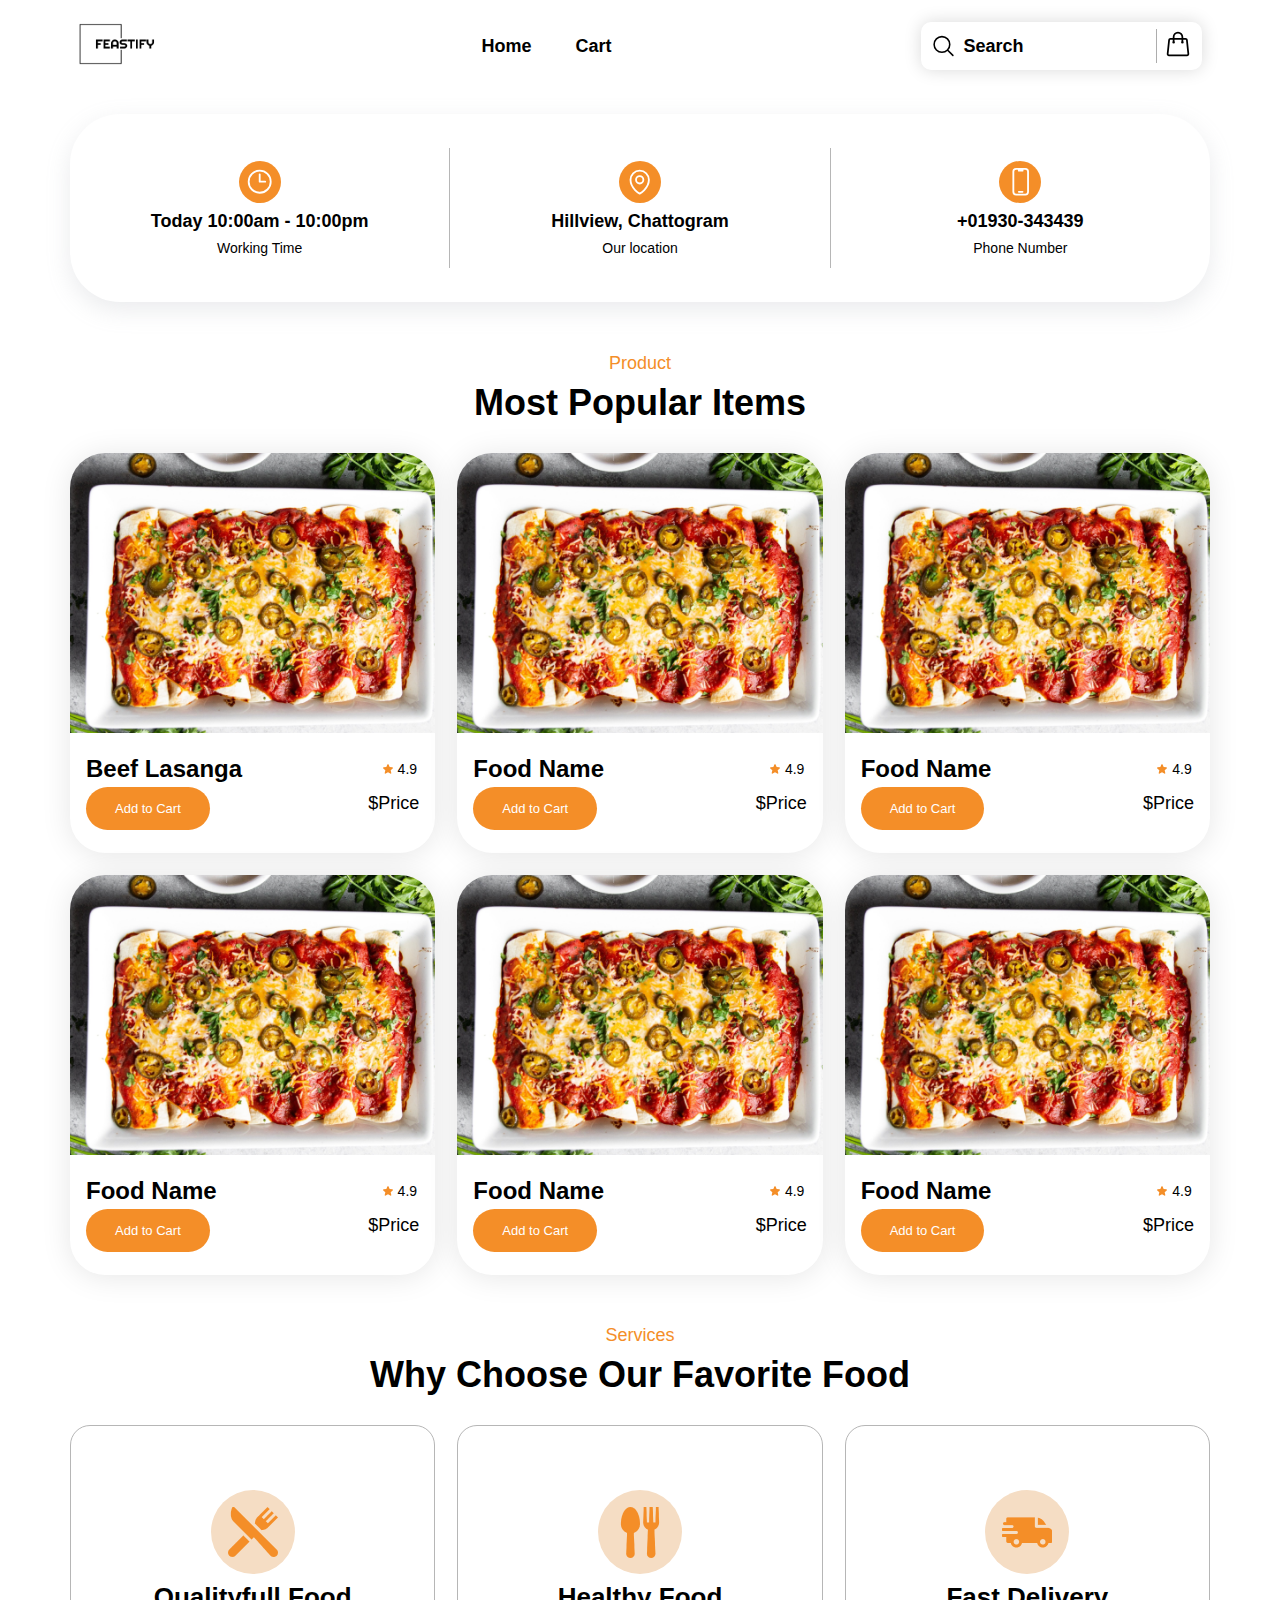
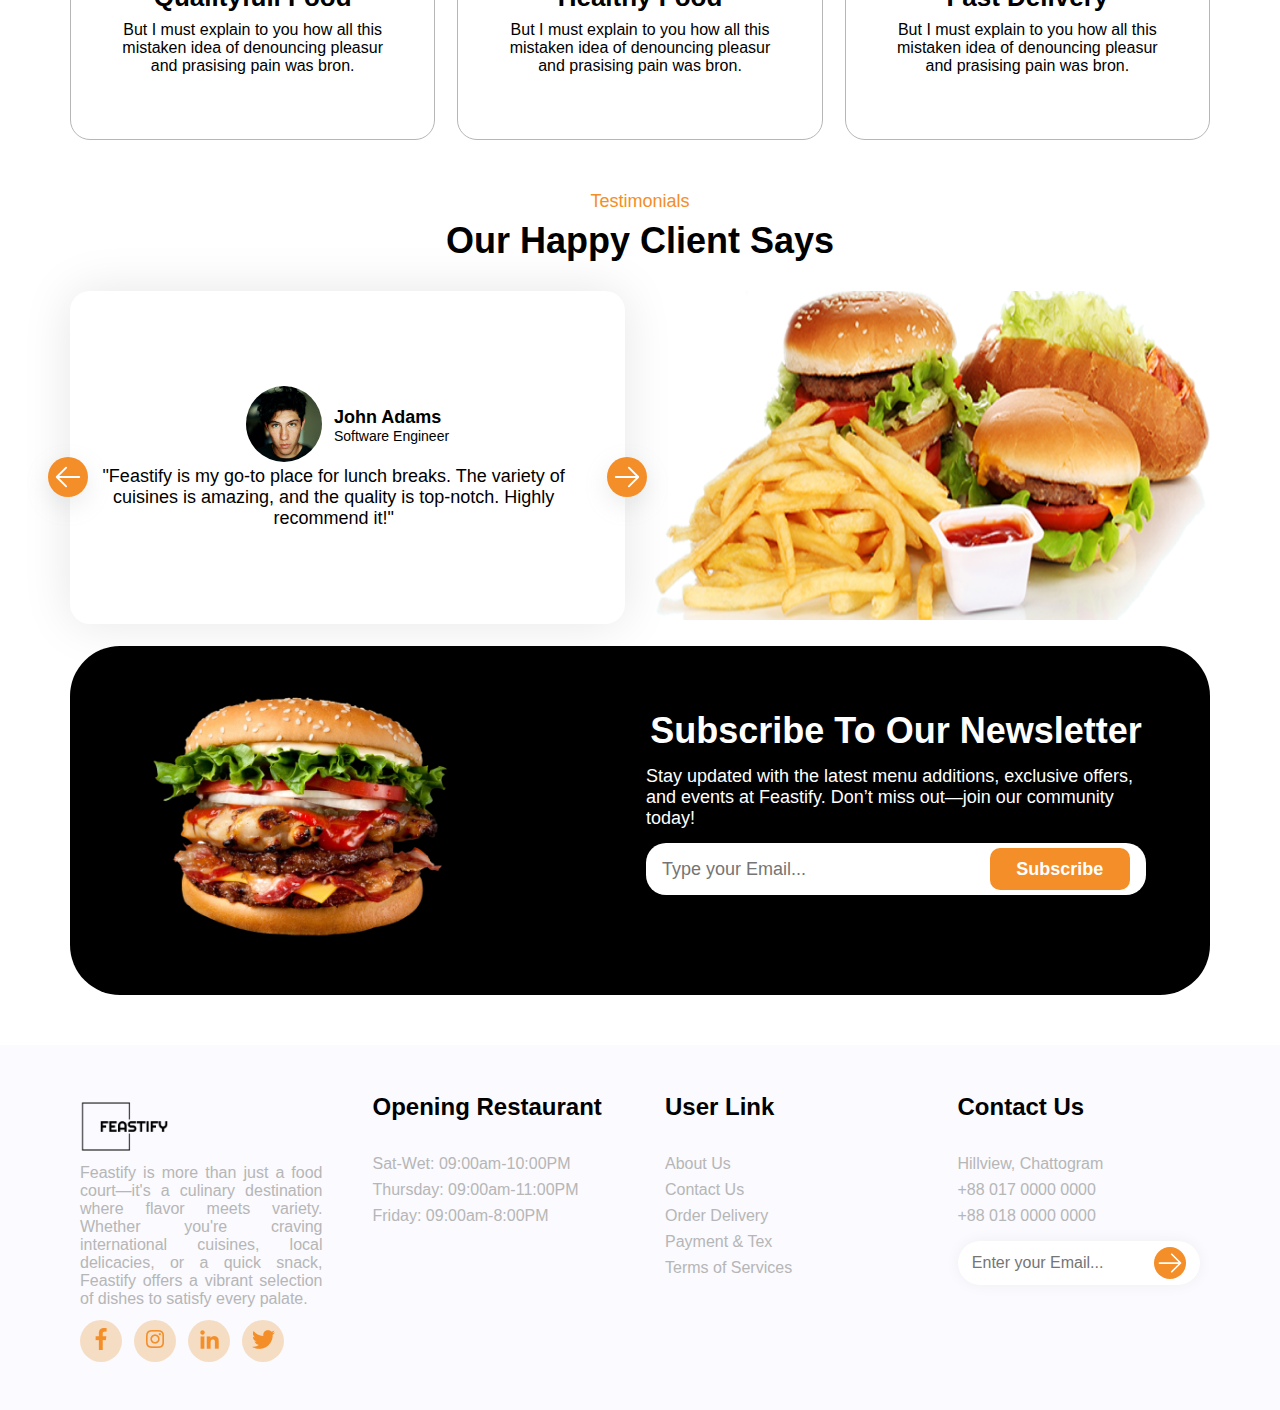
==== index.html @ e5563d08 "product file added" ====
<!DOCTYPE html>
<html lang="en">
  <head>
    <meta charset="UTF-8" />
    <meta name="viewport" content="width=device-width, initial-scale=1.0" />
    <meta http-equiv="X-UA-Compatible" content="ie=edge" />
    <title>Feastify - Order & Eat</title>
    <link rel="stylesheet" href="rootStyles.css" />
    <link rel="stylesheet" href="hero.css" />
    <link rel="stylesheet" href="information.css" />
    <link rel="stylesheet" href="products.css">
    <link rel="stylesheet" href="service.css" />
    <link rel="stylesheet" href="testimonials.css" />
    <link rel="stylesheet" href="subscription.css" />
    <link rel="stylesheet" href="footer.css" />
    <link rel="stylesheet" href="responsive.css" />
    <link
      rel="shortcut icon"
      href="./assets/favicons/favicon-black.png"
      type="image/x-icon"
    />
  </head>
  <body>
    <header>
      <nav class="navbar container">
        <div class="logo">
          <a href="">
            <img src="./assets/images/logo-icon.png" alt="" />
          </a>
        </div>
        <ul>
          <li><a href="#">Home</a></li>
          <li><a href="./foodCart.html">Cart</a></li>
        </ul>
        <div class="search-box">
          <svg
            xmlns="http://www.w3.org/2000/svg"
            fill="none"
            viewBox="0 0 24 24"
            stroke-width="1.5"
            stroke="currentColor"
            class="search-icon"
          >
            <path
              stroke-linecap="round"
              stroke-linejoin="round"
              d="m21 21-5.197-5.197m0 0A7.5 7.5 0 1 0 5.196 5.196a7.5 7.5 0 0 0 10.607 10.607Z"
            />
          </svg>

          <input
            type="text"
            name="search-item"
            class="search-input"
            placeholder="Search"
          />
          <a href="" class="cart-link">
            <svg
              xmlns="http://www.w3.org/2000/svg"
              fill="none"
              viewBox="0 0 24 24"
              stroke-width="1.5"
              stroke="currentColor"
              class="size-6 cart-icon"
            >
              <path
                stroke-linecap="round"
                stroke-linejoin="round"
                d="M15.75 10.5V6a3.75 3.75 0 1 0-7.5 0v4.5m11.356-1.993 1.263 12c.07.665-.45 1.243-1.119 1.243H4.25a1.125 1.125 0 0 1-1.12-1.243l1.264-12A1.125 1.125 0 0 1 5.513 7.5h12.974c.576 0 1.059.435 1.119 1.007ZM8.625 10.5a.375.375 0 1 1-.75 0 .375.375 0 0 1 .75 0Zm7.5 0a.375.375 0 1 1-.75 0 .375.375 0 0 1 .75 0Z"
              />
            </svg>
          </a>
        </div>
      </nav>
      <section class="hero"></section>
    </header>
    <main>
      <section class="information container">
        <div class="info">
          <div class="info-icon">
            <svg
              xmlns="http://www.w3.org/2000/svg"
              fill="none"
              viewBox="0 0 24 24"
              stroke-width="1.5"
              stroke="currentColor"
              class="size-6"
            >
              <path
                stroke-linecap="round"
                stroke-linejoin="round"
                d="M12 6v6h4.5m4.5 0a9 9 0 1 1-18 0 9 9 0 0 1 18 0Z"
              />
            </svg>
          </div>
          <h5>Today 10:00am - 10:00pm</h5>
          <p>Working Time</p>
        </div>
        <hr />
        <div class="info">
          <div class="info-icon">
            <svg
              xmlns="http://www.w3.org/2000/svg"
              fill="none"
              viewBox="0 0 24 24"
              stroke-width="1.5"
              stroke="currentColor"
              class="size-6"
            >
              <path
                stroke-linecap="round"
                stroke-linejoin="round"
                d="M15 10.5a3 3 0 1 1-6 0 3 3 0 0 1 6 0Z"
              />
              <path
                stroke-linecap="round"
                stroke-linejoin="round"
                d="M19.5 10.5c0 7.142-7.5 11.25-7.5 11.25S4.5 17.642 4.5 10.5a7.5 7.5 0 1 1 15 0Z"
              />
            </svg>
          </div>
          <h5>Hillview, Chattogram</h5>
          <p>Our location</p>
        </div>
        <hr />
        <div class="info">
          <div class="info-icon">
            <svg
              xmlns="http://www.w3.org/2000/svg"
              fill="none"
              viewBox="0 0 24 24"
              stroke-width="1.5"
              stroke="currentColor"
              class="size-6"
            >
              <path
                stroke-linecap="round"
                stroke-linejoin="round"
                d="M10.5 1.5H8.25A2.25 2.25 0 0 0 6 3.75v16.5a2.25 2.25 0 0 0 2.25 2.25h7.5A2.25 2.25 0 0 0 18 20.25V3.75a2.25 2.25 0 0 0-2.25-2.25H13.5m-3 0V3h3V1.5m-3 0h3m-3 18.75h3"
              />
            </svg>
          </div>
          <h5>+01930-343439</h5>
          <p>Phone Number</p>
        </div>
      </section>

      <section class="products container">
        <div class="title-box">
          <p>Product</p>
          <h3>Most Popular Items</h3>
        </div>
        <div class="product-box">
          <div class="food-card">
            <div class="foodImg-box">
              <img src="./assets/images/beef-lasanga.png" alt="">
            </div>
            <div class="food-description">
              <div class="food-name">
                <h4 id="food-id">Beef Lasanga</h4>
                <div class="food-review">
                  <svg xmlns="http://www.w3.org/2000/svg" viewBox="0 0 24 24" fill="currentColor" class="size-6">
                    <path fill-rule="evenodd" d="M10.788 3.21c.448-1.077 1.976-1.077 2.424 0l2.082 5.006 5.404.434c1.164.093 1.636 1.545.749 2.305l-4.117 3.527 1.257 5.273c.271 1.136-.964 2.033-1.96 1.425L12 18.354 7.373 21.18c-.996.608-2.231-.29-1.96-1.425l1.257-5.273-4.117-3.527c-.887-.76-.415-2.212.749-2.305l5.404-.434 2.082-5.005Z" clip-rule="evenodd" />
                  </svg>
                  <p>4.9</p>                  
                </div>
              </div>
              <div class="food-cart">
                <button id="addto-cart">Add to Cart</button>
                <p>$Price</p>
              </div>
            </div>
          </div>
          <div class="food-card">
            <div class="foodImg-box">
              <img src="./assets/images/beef-lasanga.png" alt="">
            </div>
            <div class="food-description">
              <div class="food-name">
                <h4 id="food-id">Food Name</h4>
                <div class="food-review">
                  <svg xmlns="http://www.w3.org/2000/svg" viewBox="0 0 24 24" fill="currentColor" class="size-6">
                    <path fill-rule="evenodd" d="M10.788 3.21c.448-1.077 1.976-1.077 2.424 0l2.082 5.006 5.404.434c1.164.093 1.636 1.545.749 2.305l-4.117 3.527 1.257 5.273c.271 1.136-.964 2.033-1.96 1.425L12 18.354 7.373 21.18c-.996.608-2.231-.29-1.96-1.425l1.257-5.273-4.117-3.527c-.887-.76-.415-2.212.749-2.305l5.404-.434 2.082-5.005Z" clip-rule="evenodd" />
                  </svg>
                  <p>4.9</p>                  
                </div>
              </div>
              <div class="food-cart">
                <button id="addto-cart">Add to Cart</button>
                <p>$Price</p>
              </div>
            </div>
          </div>
          <div class="food-card">
            <div class="foodImg-box">
              <img src="./assets/images/beef-lasanga.png" alt="">
            </div>
            <div class="food-description">
              <div class="food-name">
                <h4 id="food-id">Food Name</h4>
                <div class="food-review">
                  <svg xmlns="http://www.w3.org/2000/svg" viewBox="0 0 24 24" fill="currentColor" class="size-6">
                    <path fill-rule="evenodd" d="M10.788 3.21c.448-1.077 1.976-1.077 2.424 0l2.082 5.006 5.404.434c1.164.093 1.636 1.545.749 2.305l-4.117 3.527 1.257 5.273c.271 1.136-.964 2.033-1.96 1.425L12 18.354 7.373 21.18c-.996.608-2.231-.29-1.96-1.425l1.257-5.273-4.117-3.527c-.887-.76-.415-2.212.749-2.305l5.404-.434 2.082-5.005Z" clip-rule="evenodd" />
                  </svg>
                  <p>4.9</p>                  
                </div>
              </div>
              <div class="food-cart">
                <button id="addto-cart">Add to Cart</button>
                <p>$Price</p>
              </div>
            </div>
          </div>
          <div class="food-card">
            <div class="foodImg-box">
              <img src="./assets/images/beef-lasanga.png" alt="">
            </div>
            <div class="food-description">
              <div class="food-name">
                <h4 id="food-id">Food Name</h4>
                <div class="food-review">
                  <svg xmlns="http://www.w3.org/2000/svg" viewBox="0 0 24 24" fill="currentColor" class="size-6">
                    <path fill-rule="evenodd" d="M10.788 3.21c.448-1.077 1.976-1.077 2.424 0l2.082 5.006 5.404.434c1.164.093 1.636 1.545.749 2.305l-4.117 3.527 1.257 5.273c.271 1.136-.964 2.033-1.96 1.425L12 18.354 7.373 21.18c-.996.608-2.231-.29-1.96-1.425l1.257-5.273-4.117-3.527c-.887-.76-.415-2.212.749-2.305l5.404-.434 2.082-5.005Z" clip-rule="evenodd" />
                  </svg>
                  <p>4.9</p>                  
                </div>
              </div>
              <div class="food-cart">
                <button id="addto-cart">Add to Cart</button>
                <p>$Price</p>
              </div>
            </div>
          </div>
          <div class="food-card">
            <div class="foodImg-box">
              <img src="./assets/images/beef-lasanga.png" alt="">
            </div>
            <div class="food-description">
              <div class="food-name">
                <h4 id="food-id">Food Name</h4>
                <div class="food-review">
                  <svg xmlns="http://www.w3.org/2000/svg" viewBox="0 0 24 24" fill="currentColor" class="size-6">
                    <path fill-rule="evenodd" d="M10.788 3.21c.448-1.077 1.976-1.077 2.424 0l2.082 5.006 5.404.434c1.164.093 1.636 1.545.749 2.305l-4.117 3.527 1.257 5.273c.271 1.136-.964 2.033-1.96 1.425L12 18.354 7.373 21.18c-.996.608-2.231-.29-1.96-1.425l1.257-5.273-4.117-3.527c-.887-.76-.415-2.212.749-2.305l5.404-.434 2.082-5.005Z" clip-rule="evenodd" />
                  </svg>
                  <p>4.9</p>                  
                </div>
              </div>
              <div class="food-cart">
                <button id="addto-cart">Add to Cart</button>
                <p>$Price</p>
              </div>
            </div>
          </div>
          <div class="food-card">
            <div class="foodImg-box">
              <img src="./assets/images/beef-lasanga.png" alt="">
            </div>
            <div class="food-description">
              <div class="food-name">
                <h4 id="food-id">Food Name</h4>
                <div class="food-review">
                  <svg xmlns="http://www.w3.org/2000/svg" viewBox="0 0 24 24" fill="currentColor" class="size-6">
                    <path fill-rule="evenodd" d="M10.788 3.21c.448-1.077 1.976-1.077 2.424 0l2.082 5.006 5.404.434c1.164.093 1.636 1.545.749 2.305l-4.117 3.527 1.257 5.273c.271 1.136-.964 2.033-1.96 1.425L12 18.354 7.373 21.18c-.996.608-2.231-.29-1.96-1.425l1.257-5.273-4.117-3.527c-.887-.76-.415-2.212.749-2.305l5.404-.434 2.082-5.005Z" clip-rule="evenodd" />
                  </svg>
                  <p>4.9</p>                  
                </div>
              </div>
              <div class="food-cart">
                <button id="addto-cart">Add to Cart</button>
                <p>$Price</p>
              </div>
            </div>
          </div>
        </div>
        <!-- <button id="seemore-btn">See More Products<svg xmlns="http://www.w3.org/2000/svg" fill="none" viewBox="0 0 24 24" stroke-width="1.5" stroke="currentColor" class="size-6">
          <path stroke-linecap="round" stroke-linejoin="round" d="m9 12.75 3 3m0 0 3-3m-3 3v-7.5M21 12a9 9 0 1 1-18 0 9 9 0 0 1 18 0Z" />
        </svg>
        </button>
        <button id="seeless-btn">See less Products<svg xmlns="http://www.w3.org/2000/svg" fill="none" viewBox="0 0 24 24" stroke-width="1.5" stroke="currentColor" class="size-6">
          <path stroke-linecap="round" stroke-linejoin="round" d="m15 11.25-3-3m0 0-3 3m3-3v7.5M21 12a9 9 0 1 1-18 0 9 9 0 0 1 18 0Z" />
        </svg>
        </button> -->
      </section>

      <section class="service container">
        <div class="title-box">
          <p>Services</p>
          <h3>Why Choose Our Favorite Food</h3>
        </div>
        <div class="service-box">
          <div class="service-card">
            <div class="service-icon">
              <img src="./assets/images/Food.png" alt="" />
            </div>
            <h4>Qualityfull Food</h4>
            <p>
              But I must explain to you how all this mistaken idea of denouncing
              pleasur and prasising pain was bron.
            </p>
          </div>
          <div class="service-card">
            <div class="service-icon">
              <img src="./assets/images/Mask group (1).png" alt="" />
            </div>
            <h4>Healthy Food</h4>
            <p>
              But I must explain to you how all this mistaken idea of denouncing
              pleasur and prasising pain was bron.
            </p>
          </div>
          <div class="service-card">
            <div class="service-icon">
              <img src="./assets/images/delivery.png" alt="" />
            </div>
            <h4>Fast Delivery</h4>
            <p>
              But I must explain to you how all this mistaken idea of denouncing
              pleasur and prasising pain was bron.
            </p>
          </div>
        </div>
      </section>

      <section class="testimonials container">
        <div class="title-box">
          <p>Testimonials</p>
          <h3>Our Happy Client Says</h3>
        </div>
        <div class="testimonials-box">
          <div class="left-testi">
            <div class="left-arrow">
              <svg
                xmlns="http://www.w3.org/2000/svg"
                fill="none"
                viewBox="0 0 24 24"
                stroke-width="1.5"
                stroke="currentColor"
                class="size-6"
              >
                <path
                  stroke-linecap="round"
                  stroke-linejoin="round"
                  d="M10.5 19.5 3 12m0 0 7.5-7.5M3 12h18"
                />
              </svg>
            </div>
            <ul class="carousel">
              <li class="card">
                <div class="profile">
                  <div class="profile-pic">
                    <img
                      src="./assets/images/erik-lucatero-d2MSDujJl2g-unsplash.jpg"
                      alt=""
                    />
                  </div>
                  <div class="profile-info">
                    <h5>John Adams</h5>
                    <p>Software Engineer</p>
                  </div>
                </div>
                <div class="profile-messg">
                  <p>
                    "Feastify is my go-to place for lunch breaks. The variety of
                    cuisines is amazing, and the quality is top-notch. Highly
                    recommend it!"
                  </p>
                </div>
              </li>
            </ul>
            <div class="right-arrow">
              <svg
                xmlns="http://www.w3.org/2000/svg"
                fill="none"
                viewBox="0 0 24 24"
                stroke-width="1.5"
                stroke="currentColor"
                class="size-6"
              >
                <path
                  stroke-linecap="round"
                  stroke-linejoin="round"
                  d="M13.5 4.5 21 12m0 0-7.5 7.5M21 12H3"
                />
              </svg>
            </div>
          </div>
          <div class="right-testi">
            <img src="./assets/images/foodsPic.png" alt="" />
          </div>
        </div>
      </section>

      <section class="subscription container">
        <div class="food-img">
          <img src="./assets/images/burger_sandwich_PNG4135 2.png" alt="" />
        </div>
        <div class="subscribe-box">
          <h3>Subscribe To Our Newsletter</h3>
          <p>
            Stay updated with the latest menu additions, exclusive offers, and
            events at Feastify. Don’t miss out—join our community today!
          </p>
          <div class="input-box">
            <input
              type="email"
              placeholder="Type your Email..."
              id="subscribe-email"
            />
            <button id="subscribe-btn">Subscribe</button>
          </div>
          <!-- <p class="subscribed">Your ${} subscribed successfully.</p> -->
        </div>
      </section>
    </main>
    <footer>
      <section class="footer">
        <div class="logo-box">
          <div class="logo-icon">
            <a href="#">
              <img src="./assets/images/logo-icon.png" alt="" />
            </a>
          </div>
          <p>
            Feastify is more than just a food court—it's a culinary destination
            where flavor meets variety. Whether you're craving international
            cuisines, local delicacies, or a quick snack, Feastify offers a
            vibrant selection of dishes to satisfy every palate.
          </p>
          <div class="social-icons">
            <div class="social-box"><a href="#"><img src="./assets/images/fb.png" alt="" /></a></div>
            <div class="social-box"><a href="#"><img src="./assets/images/ins.png" alt="" /></a></div>
            <div class="social-box"><a href="#"><img src="./assets/images/lin.png" alt="" /></a></div>
            <div class="social-box"><a href="#"><img src="./assets/images/twt.png" alt="" /></a></div>
          </div>
        </div>
        <div class="restaurant-times">
          <h4 class="footer-title">Opening Restaurant</h4>
          <p>Sat-Wet: 09:00am-10:00PM</p>
          <p>Thursday: 09:00am-11:00PM</p>
          <p>Friday: 09:00am-8:00PM</p>
        </div>
        <div class="user-link">
          <h4 class="footer-title">User Link</h4>
          <a href="#">About Us</a>
          <a href="#">Contact Us</a><a href="">Order Delivery</a>
          <a href="#">Payment & Tex</a><a href="#">Terms of Services</a>
        </div>
        <div class="contact-us">
          <h4 class="footer-title">Contact Us</h4>
          <p>Hillview, Chattogram</p>
          <p>+88 017 0000 0000</p>
          <p>+88 018 0000 0000</p>
          <div class="contact-email">
            <input type="email" placeholder="Enter your Email..." />
            <button>
              <svg
                xmlns="http://www.w3.org/2000/svg"
                fill="none"
                viewBox="0 0 24 24"
                stroke-width="1.5"
                stroke="currentColor"
                class="size-6"
              >
                <path
                  stroke-linecap="round"
                  stroke-linejoin="round"
                  d="M13.5 4.5 21 12m0 0-7.5 7.5M21 12H3"
                />
              </svg>
            </button>
          </div>
        </div>
      </section>
    </footer>
    <script src="script.js" defer></script>
  </body>
</html>
---- rootStyles.css ----
*,
*::before,
*::after {
  padding: 0;
  margin: 0;
  box-sizing: border-box;
  outline: none;
  font-family: "Montserrat", sans-serif;
}
html,
body {
  height: 100%;
  width: 100%;
}
/* all google fonts links */
@import url('https://fonts.googleapis.com/css2?family=Montserrat:wght@100..900&display=swap');

:root{
  --background-color01:#F48E28; 
  --background-color02: #000;
  --background-color03: #fff;
  --background-color04: #F5DDC4;
  --background-color05: #B6B6B6;
  --background-color06: #F5DDC4;
  --background-color07: #FAFAFF;
}
/* classes that will be used for all types of screen */
.container {
  height: 100%;
  margin: 0px auto;
}
.montserrat-all {
  font-family: "Montserrat", sans-serif;
  font-optical-sizing: auto;
  font-weight: 400;
  font-style: normal;
}
.title-box{
  width: 100%;
  height: fit-content;
  display: flex;
  flex-direction: column;
  justify-content: center;
  align-items: center;
  padding: 1.8rem 0px;
}
.title-box p{
  font-size: 18px;
  font-weight: 500;
  color: var(--background-color01);
  margin-bottom: 8px;
}
.title-box h3{
  font-size: 36px;
  font-weight: 700;
  text-align: center;
}
---- hero.css ----
/* navbar stats here */
.navbar {
  width: 100%;
  height: max-content;
  display: flex;
  justify-content: space-between;
  align-items: center;
  padding: 16px 8px;
}
.logo img {
  width: 94px;
  height: 56px;
}
.navbar ul {
  display: flex;
}
.navbar ul li {
  list-style: none;
}
.navbar ul li a {
  text-decoration: none;
  display: inline-block;
  padding: 0px 22px;
  font-size: 18px;
  font-weight: 600;
  color: var(--background-color02);
}
.search-box {
  width: 25%;
  height: 48px;
  background-color: var(--background-color03);
  box-shadow: 0px 0px 17px 0px #00000026;
  border-radius: 10px;
  display: flex;
  align-items: center;
  justify-content: space-between;
  padding: 0px 10px;
}
.search-icon {
  width: 25px;
  height: 26px;
}
.search-input {
  width: 74%;
  height: 70%;
  border: none;
  font-size: 18px;
  font-weight: 500;
  border-right: 1px solid #adadad;
}
.search-input::placeholder{
    color: var(--background-color02);
  font-weight: 600;

}
.cart-link{
    color: var(--background-color02);
}
.cart-icon {
  width: 28px;
}
/* navbar ends here */

/* hero section starts here */
/* hero section ends here */
---- information.css ----
/* information section start here */
.information{
    margin: 22px auto;
    display: flex;
    justify-content: space-between;
    align-items: center;
    width: 100%;
    height: 188px;
    border-radius: 50px;
    box-shadow: rgba(149, 157, 165, 0.2) 0px 8px 24px;
}
.information hr{
    height: 120px;
    width: 1px;
    border: none;
    background-color: var(--background-color05);
}
.info{
    width: calc(100% / 3);
    height: 100%;
    display: flex;
    flex-direction: column;
    justify-content: center;
    align-items: center;
}
.info h5{
    font-size: 18px;
    font-weight: 600;
    margin: 8px 0px;
}
.info p{
    font-size: 14px;
    font-weight: 400;
}
.info-icon{
    width: 42px;
    height: 42px;
    display: flex;
    justify-content: center;
    align-items: center;
    border-radius: 50%;
    background-color: var(--background-color01);
}
.info-icon svg{
    color: var(--background-color03);
    width: 70%;
}
/* information section ends here */
---- products.css ----
.products{
    width: 100%;
    height: fit-content;
    margin: 22px auto;
}
.product-box{
    display: grid;
    grid-template-columns: repeat(3,1fr);
    gap: 22px;
    width: 100%;
    height: fit-content;
}
.food-card{
    width: calc(100% / 3) - 22px;
    height: 400px;
    border-radius: 35px;
    background-color: var(--background-color03);
    box-shadow: 0px 2px 30px 0px #0000001A;
    overflow: hidden;
}
.foodImg-box{
    height: 70%;
    width: 100%;
    overflow: hidden;
}
.foodImg-box img{
    height: 100%;
    width: 100%;
    object-fit: cover;
    transform: scale(1.05);
    transition: transform 0.5s linear;
}
.foodImg-box img:hover{
    transform: scale(1);
}
.food-description{
    display: flex;
    flex-direction: column;
    align-items: center;
    justify-content: center;
    padding: 0.5rem 1rem;
    width: 100%;
    height: 30%;
}
.food-name,.food-cart{
    display: flex;
    align-items: center;
    justify-content: space-between;
    width: 100%;
}
.food-name{
    margin-bottom: 4px;
}
.food-name h4{
    font-size: 24px;
    font-weight: 700;
}
.food-review{
    display: flex;
    justify-content: center;
    align-items: center;
    width: 12%;
}
.food-review svg{
    width: 12px;
    margin-right: 4px;
    color: var(--background-color01);
}
.food-review p{
    font-size: 14px;
    font-weight: 400;
}
.food-cart p{
    font-size: 18px;
    font-weight: 500;
    margin-bottom: 10px;
}
#addto-cart{
    padding: 14px 29px;
    border-radius: 35px;
    border: none;
    font-size: 13px;
    font-weight: 400;
    background-color: var(--background-color01);
    color: var(--background-color03);
    cursor: pointer;
}
---- service.css ----
.service{
    display: flex;
    flex-direction: column;
    width: 100%;
    height: max-content;
    margin: 22px auto;
}
.service-box{
    display: grid;
    grid-template-columns: repeat(3, 1fr);
    gap: 22px;
}
.service-card{
    border: 1px solid var(--background-color05);
    padding: 4rem 3rem;
    border-radius: 20px;
    display: flex;
    flex-direction: column;
    justify-content: center;
    align-items: center;
    text-align: center;
    transition: 0.5s box-shadow;
}
.service-card h4{
    font-size: 26px;
    font-weight: 700;
    margin-bottom: 8px;
}
.service-card p{
    font-size: 16px;
    font-weight: 500;
}
.service-icon{
    width: 84px;
    height: 84px;
    background-color: var(--background-color06);
    display: flex;
    justify-content: center;
    align-items: center;
    border-radius: 50%;
    margin-bottom: 8px;
}
.service-card:hover{
    border: none;
    box-shadow: rgba(0, 0, 0, 0.35) 0px 5px 15px;
}
---- testimonials.css ----
.testimonials{
    width: 100%;
    height: fit-content;
    display: flex;
    flex-direction: column;
    margin: 22px auto;
}
.testimonials-box{
    display: grid;
    grid-template-columns: repeat(2,1fr);
    gap: 30px;
}
.carousel{
    display: grid;
    grid-auto-flow: column;
    grid-auto-columns: 100%;
    /* gap: 12px; */
    height: 100%;
    overflow: hidden;
    box-shadow: 0px 0px 50px 0px #0000001A;
    border-radius: 20px;
}
.card{
    list-style: none;
    width: 100%;
    display: flex;
    flex-direction: column;
    justify-content: center;
    align-items: center;
}
.profile{
    display: flex;
    justify-content: center;
    align-items: center;
}
.profile-pic img{
    height: 76px;
    width: 76px;
    object-fit: cover;
    border-radius: 50%;
}
.profile-info{
    margin-left: 12px;
}
.profile-info h5{
    font-size: 18px;
    font-weight: 600;
}
.profile-info p{
    font-size: 14px;
    font-weight: 400;
}
.profile-messg p{
    font-size: 18px;
    font-weight: 500;
    text-align: center;
    width: 95%;
}
.left-testi{
    position: relative;
}
.left-arrow{
    width: 40px;
    height: 40px;
    background-color: var(--background-color01);
    border-radius: 50%;
    cursor: pointer;
    display: flex;
    align-items: center;
    justify-content: center;
    position: absolute;
    top: 50%;
    left: -4%;
    box-shadow: rgba(149, 157, 165, 0.2) 0px 8px 24px;
}
.left-arrow svg{
    color: var(--background-color03);
    width: 30px;
}
.right-arrow{
    width: 40px;
    height: 40px;
    background-color: var(--background-color01);
    border-radius: 50%;
    cursor: pointer;
    display: flex;
    align-items: center;
    justify-content: center;
    position: absolute;
    top: 50%;
    right: -4%;
    box-shadow: rgba(149, 157, 165, 0.2) 0px 8px 24px;
}
.right-arrow svg{
    color: var(--background-color03);
    width: 30px;
}











.right-testi img{
    width: 100%;
}
---- subscription.css ----
.subscription{
    width: 100%;
    height: fit-content;
    display: flex;
    justify-content: space-between;
    align-items: center;
    margin: 22px auto;
    padding: 1rem 4rem;
    background-color: var(--background-color02);
    border-radius: 50px;
}
.food-img img{
    width: 340px;
    height: fit-content;
}
.subscribe-box{
    width: 500px;
    height: 220px;
}
.subscribe-box h3{
    text-align: center;
    font-size: 36px;
    font-weight: 700;
    color: var(--background-color03);
    margin-bottom: 14px;
}
.subscribe-box p{
    font-size: 18px;
    font-weight: 400;
    color: var(--background-color03);
    margin-bottom: 14px;
}
.input-box{
    width: 100%;
    height: 52px;
    border-radius: 20px;
    background-color: var(--background-color03);
    display: flex;
    justify-content: space-between;
    align-items: center;
    padding: 0px 1rem;
    margin-bottom: 14px;
}
.input-box input{
    height: 80%;
    width: 70%;
    border: none;
    font-size: 18px;
    font-weight: 500;
}
.input-box button{
    height: 80%;
    width: 30%;
    border: none;
    border-radius: 10px;
    background-color: var(--background-color01);
    color: var(--background-color03);
    font-size: 18px;
    font-weight: 600;
}
.subscribed{
    font-size: 18px;
    letter-spacing: 3px;
    font-weight: 700 !important;
    color: var(--background-color03);
}
---- footer.css ----
.footer{
    width: 100%;
    height: fit-content;
    display: grid;
    grid-template-columns: repeat(4,1fr);
    gap: 50px;
    margin-top: 50px;
    padding: 3rem 5rem;
    background-color: var(--background-color07);
}
.logo-icon img{
    width: 108px;
} 
.logo-box p{
    font-size: 16px;
    font-weight: 500;
    color: var(--background-color05);
    text-align: justify;
    margin-bottom: 12px;
}
.social-icons{
    display: flex;
}
.social-box{
    height: 42px;
    width: 42px;
    background-color: var(--background-color06);
    border-radius: 50%;
    display: flex;
    align-items: center;
    justify-content: center;
}
.social-box:not(:first-child){
    margin-left: 12px;
}
.footer-title{
    font-size: 24px;
    font-weight: 700;
    margin-bottom: 34px;
}
.restaurant-times p,.contact-us p{
    font-size: 16px;
    font-weight: 500;
    color: var(--background-color05);
    margin-bottom: 8px;
}
.user-link{
    display: flex;
    flex-direction: column;
}
.user-link a{
    text-decoration: none;
    font-size: 16px;
    font-weight: 500;
    color: var(--background-color05);
    margin-bottom: 8px;
}
.contact-email{
    width: 100%;
    height: 44px;
    background-color: var(--background-color03);
    display: flex;
    justify-content: center;
    align-items: center;
    border-radius: 32px;
    box-shadow: 0px 0px 15px 0px #0000000D;
    margin-top: 16px;
}
.contact-email input{
    width: 75%;
    height: 80%;
    border: none;
    font-size: 16px;
}
.contact-email button{
    width: 32px;
    height: 32px;
    border-radius: 50%;
    border: none;
    background-color: var(--background-color01);
    display: flex;
    align-items: center;
    justify-content: center;
}
.contact-email button svg{
    color: var(--background-color03);
    width: 28px;

}
---- responsive.css ----
/* responsive design starts here:
*/
@media only screen and (width < 576px) {
  .container {
    max-width: 100%;
    background-color: rgba(255, 0, 0, 0.192);
    margin: 0px;
  }
  .navbar {
    padding: 16px 0px;
    height: max-content;
    flex-direction: column;
  }
  .logo img {
    width: 100px;
  }
  .navbar ul li a {
    margin: 10px 0px;
    padding: 0px 18px;
    font-size: 20px;
  }
  .search-box {
    width: 80%;
    height: 44px;
    margin: 8px 0px 0px;
  }
  /* navbar ends here */
  /* information starts here */
  .information{
    height: fit-content;
    flex-direction: column;
    margin: 16px 0px;
}
.information hr{
    height: 1px;
    width: 70%;
}
.info{
    width: 100%;
    padding: 18px 0px;
}
/* information ends here */
/* products starts here */
.product-box{
  display: grid;
  grid-template-columns: repeat(1,1fr);
  gap: 22px;
  padding: 0px 12px;
}
/* products ends here */
/* service starts here */
.service-box{
  display: grid;
  grid-template-columns: repeat(1, 1fr);
  gap: 8px;
  padding: 0px 12px;
}
/* service ends here */
/* testimonials starts here */
.testimonials-box{
  display: grid;
  grid-template-columns: repeat(1,1fr);
  /* gap: 200px; */
}
.carousel{
  height: 300px;
}
.left-arrow{
  top: 25%;
  left: 0%;
}
.right-arrow{
  top: 75%;
  right: 0%;
}
/* testimonials ends here */
/* subscribe starts here */
.subscription{
  flex-direction: column;
  padding: 2rem 1rem;
  background-color: var(--background-color02);
  margin: 20px 0px;

}
.subscribe-box{
  width: 100%;
  height: fit-content;
}
.food-img img{
  width: 260px;
  height: fit-content;
}
/* subscribe ends here */
/* footer starts here */
.footer{
  grid-template-columns: repeat(1,1fr);
  gap: 30px;
  padding:2rem;
}
.contact-email{
  width: 90%;
}
/* footer ends here */
}

@media only screen and (768px > width >= 576px) {
  .container {
    max-width: 520px;
    background-color: rgba(0, 128, 0, 0.253);
  }
  /* navbar starts here */
  .navbar {
    padding: 16px 0px;
    height: max-content;
    flex-direction: column;
  }
  .logo img {
    width: 114px;
    height: 64px;
  }
  .navbar ul li a {
    margin: 10px 0px;
    padding: 0px 18px;
    font-size: 20px;
  }
  .search-box {
    width: 80%;
    height: 44px;
    margin: 8px 0px 0px;
  }
   /* navbar ends here */
  /* information starts here */
  .information{
    width: 60%;
    height: fit-content;
    flex-direction: column;
}
.information hr{
    height: 1px;
    width: 70%;
}
.info{
    width: 100%;
    padding: 18px 0px;
}
/* information ends here */
/* products starts here */
.product-box{
  display: grid;
  grid-template-columns: repeat(1,1fr);
  gap: 22px;
  padding: 0px 22px;
}
/* products ends here */
/* service starts here */
.service-box{
  display: grid;
  grid-template-columns: repeat(2, 1fr);
  gap: 8px;
}
/* service ends here */
/* testimonials starts here */
.testimonials-box{
  display: grid;
  grid-template-columns: repeat(1,1fr);
  /* gap: 200px; */
}
.carousel{
  height: 300px;
}
/* testimonials ends here */
/* subscribe starts here */
.subscription{
  flex-direction: column;
  padding: 2rem 1rem;
  background-color: var(--background-color02);
}
.subscribe-box{
  width: 100%;
  height: fit-content;
}
.food-img img{
  width: 300px;
  height: fit-content;
}
/* subscribe ends here */
/* footer starts here */
.footer{
  grid-template-columns: repeat(2,1fr);
  gap: 40px;
}
/* footer ends here */
}

@media only screen and (992px > width >= 768px) {
  .container {
    max-width: 720px;
    background-color: yellow;
  }
  /* products starts here */
.product-box{
  display: grid;
  grid-template-columns: repeat(2,1fr);
  gap: 22px;
  /* padding: 0px 12px; */
}
/* products ends here */
  /* subscribe starts here */
  .subscription{
    padding: 1rem;
    background-color: var(--background-color02);
  }
  .food-img img{
    width: 300px;
    height: fit-content;
  }
  /* subscribe ends here */
  /* footer starts here */
.footer{
  grid-template-columns: repeat(3,1fr);
  gap: 50px;
}
/* footer ends here */
}
@media only screen and (1200px > width >= 992px) {
  .container {
    max-width: 960px;
    background-color: rgb(255, 0, 0);
  }
  /* subscribe starts here */
  .subscription{
    padding: 1.4rem;
    background-color: var(--background-color02);
  }
  .food-img img{
    width: 260px;
    height: fit-content;
  }
  /* subscribe ends here */
}
@media only screen and (width >= 1200px) {
  .container {
    max-width: 1140px;
  }
}
/* responsive design ends here */
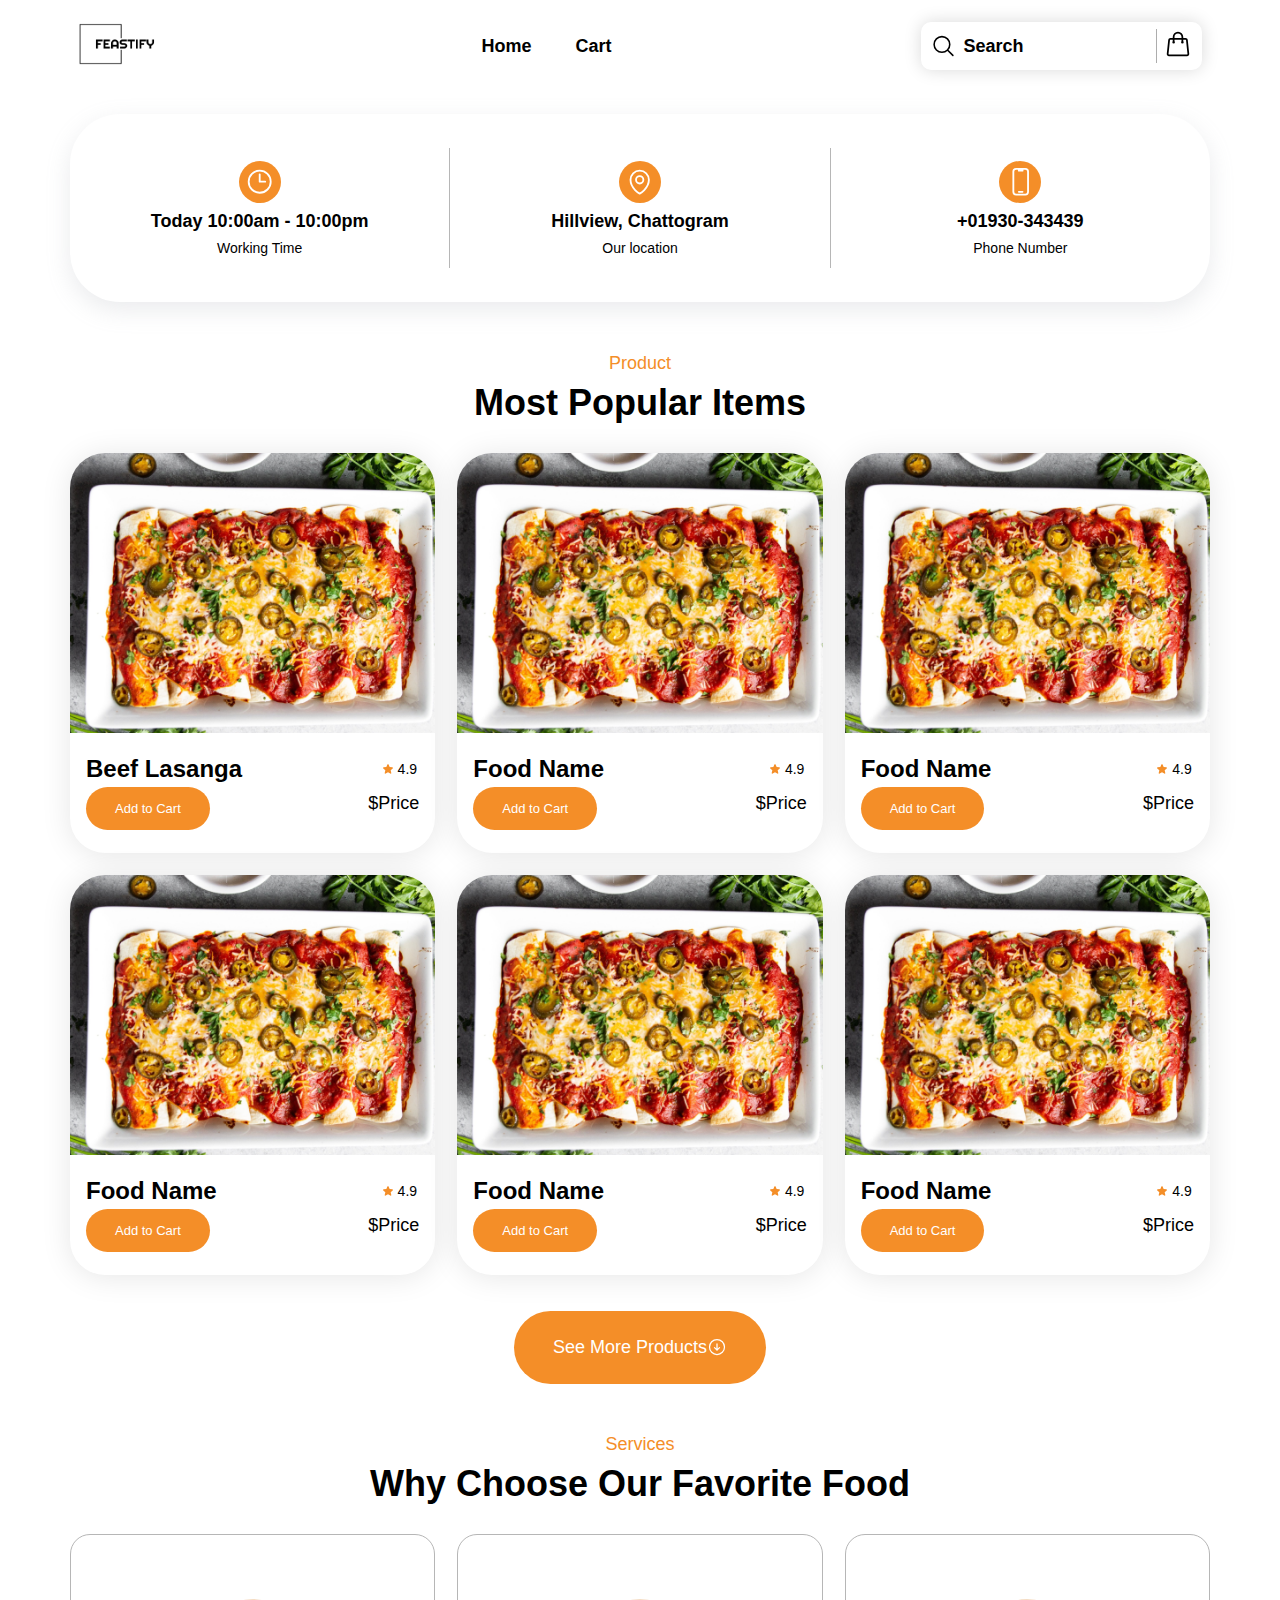
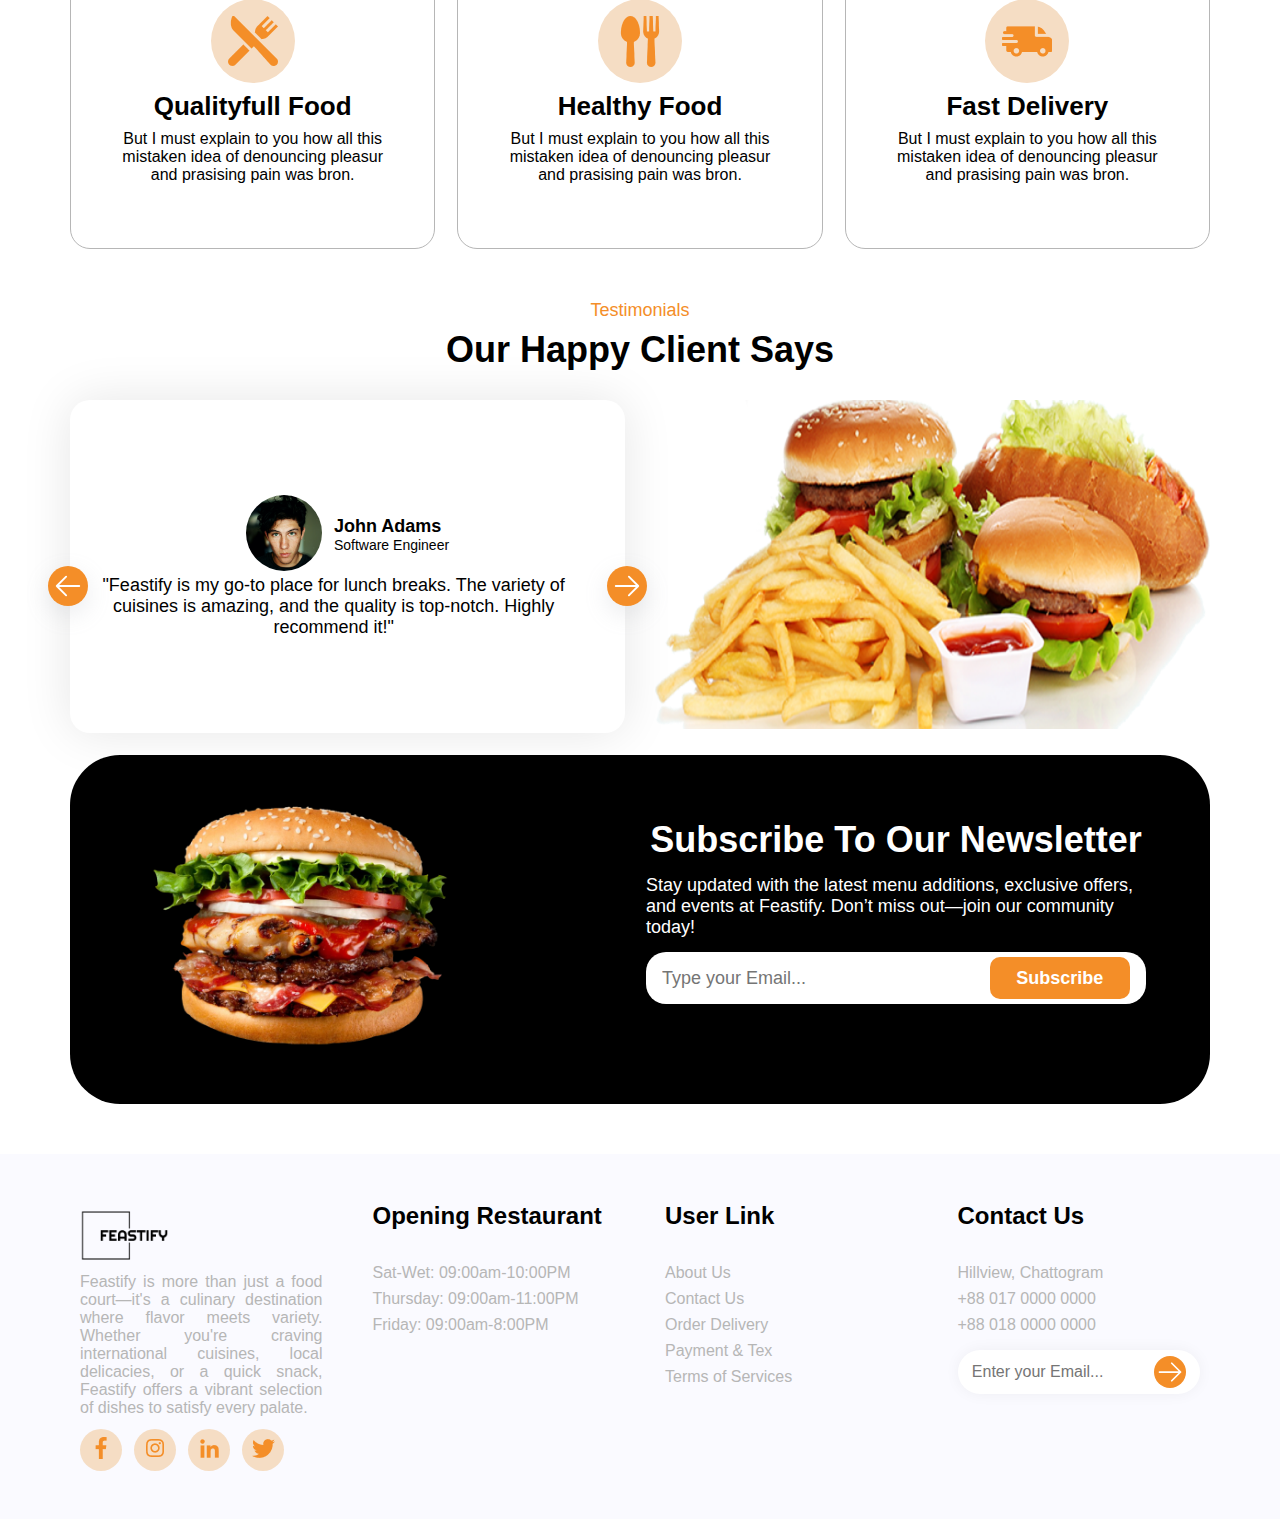
==== commit a3984316: "see more-less function added" ====
--- a/index.html
+++ b/index.html
@@ -150,7 +150,7 @@
           <p>Product</p>
           <h3>Most Popular Items</h3>
         </div>
-        <div class="product-box">
+        <div class="product-box" id="product-box">
           <div class="food-card">
             <div class="foodImg-box">
               <img src="./assets/images/beef-lasanga.png" alt="">
@@ -272,14 +272,17 @@
             </div>
           </div>
         </div>
-        <!-- <button id="seemore-btn">See More Products<svg xmlns="http://www.w3.org/2000/svg" fill="none" viewBox="0 0 24 24" stroke-width="1.5" stroke="currentColor" class="size-6">
-          <path stroke-linecap="round" stroke-linejoin="round" d="m9 12.75 3 3m0 0 3-3m-3 3v-7.5M21 12a9 9 0 1 1-18 0 9 9 0 0 1 18 0Z" />
-        </svg>
-        </button>
-        <button id="seeless-btn">See less Products<svg xmlns="http://www.w3.org/2000/svg" fill="none" viewBox="0 0 24 24" stroke-width="1.5" stroke="currentColor" class="size-6">
-          <path stroke-linecap="round" stroke-linejoin="round" d="m15 11.25-3-3m0 0-3 3m3-3v7.5M21 12a9 9 0 1 1-18 0 9 9 0 0 1 18 0Z" />
-        </svg>
-        </button> -->
+        <div class="product-btns">
+          <button id="seemore-btn">See More Products<svg xmlns="http://www.w3.org/2000/svg" fill="none" viewBox="0 0 24 24" stroke-width="1.5" stroke="currentColor" class="size-6">
+            <path stroke-linecap="round" stroke-linejoin="round" d="m9 12.75 3 3m0 0 3-3m-3 3v-7.5M21 12a9 9 0 1 1-18 0 9 9 0 0 1 18 0Z" />
+          </svg>
+          </button>
+          <button id="seeless-btn">See less Products<svg xmlns="http://www.w3.org/2000/svg" fill="none" viewBox="0 0 24 24" stroke-width="1.5" stroke="currentColor" class="size-6">
+            <path stroke-linecap="round" stroke-linejoin="round" d="m15 11.25-3-3m0 0-3 3m3-3v7.5M21 12a9 9 0 1 1-18 0 9 9 0 0 1 18 0Z" />
+          </svg>
+          </button>
+        </div>
+        
       </section>
 
       <section class="service container">
--- a/products.css
+++ b/products.css
@@ -84,4 +84,45 @@
     background-color: var(--background-color01);
     color: var(--background-color03);
     cursor: pointer;
-}+}
+.product-btns{
+    width: 100%;
+    height: fit-content;
+    display: flex;
+    flex-direction: column;
+    justify-content: center;
+    align-items: center;
+    margin-top: 36px;
+}
+#seemore-btn{
+    padding: 26px 39px;
+    border-radius: 40px;
+    display: flex;
+    align-items: center;
+    justify-content: center;
+    background-color: var(--background-color01);
+    color: var(--background-color03);
+    border: none;
+    text-align: center;
+    font-size: 18px;
+    font-weight: 500;
+    cursor: pointer;
+}
+#seemore-btn svg,#seeless-btn svg{
+    color: var(--background-color03);
+    width: 20px;
+}
+#seeless-btn{
+    padding: 26px 39px;
+    border-radius: 40px;
+    align-items: center;
+    justify-content: center;
+    background-color: var(--background-color01);
+    color: var(--background-color03);
+    border: none;
+    text-align: center;
+    font-size: 18px;
+    font-weight: 500;
+    cursor: pointer;
+    display: none;
+}
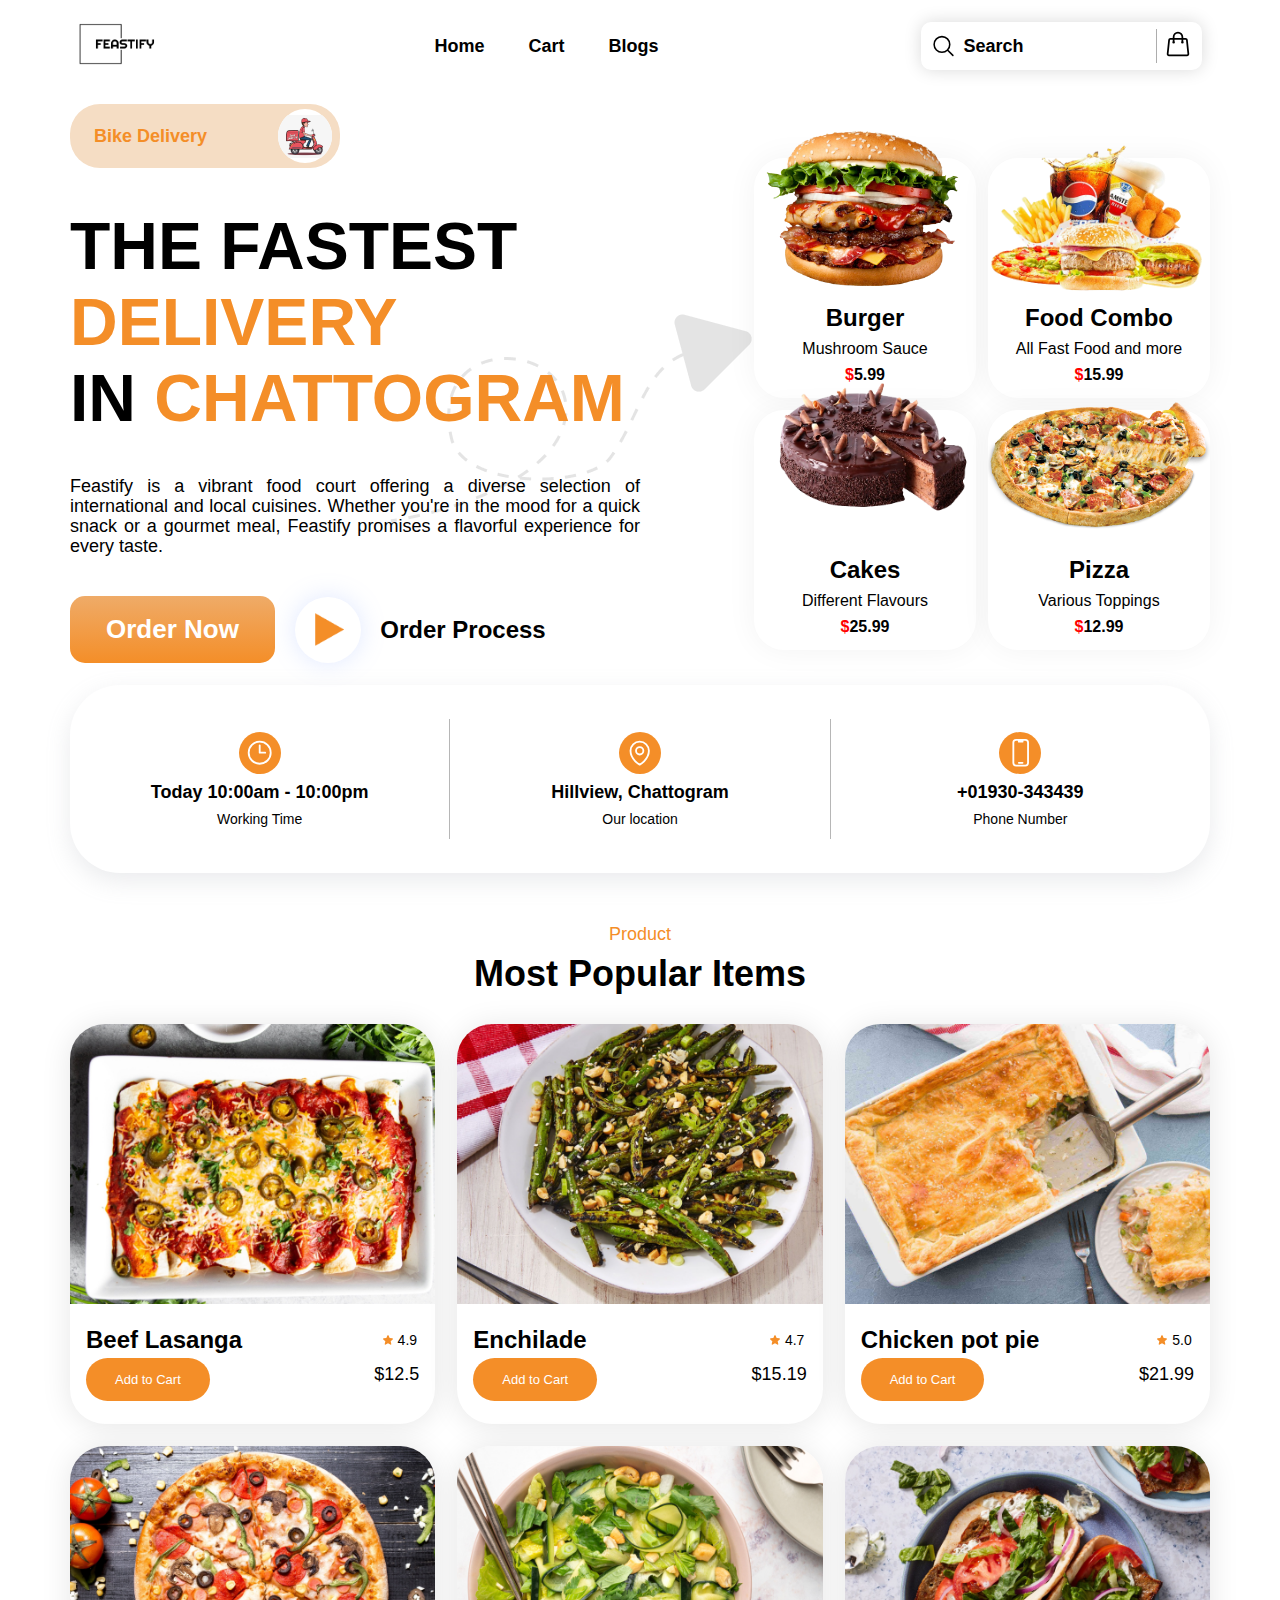
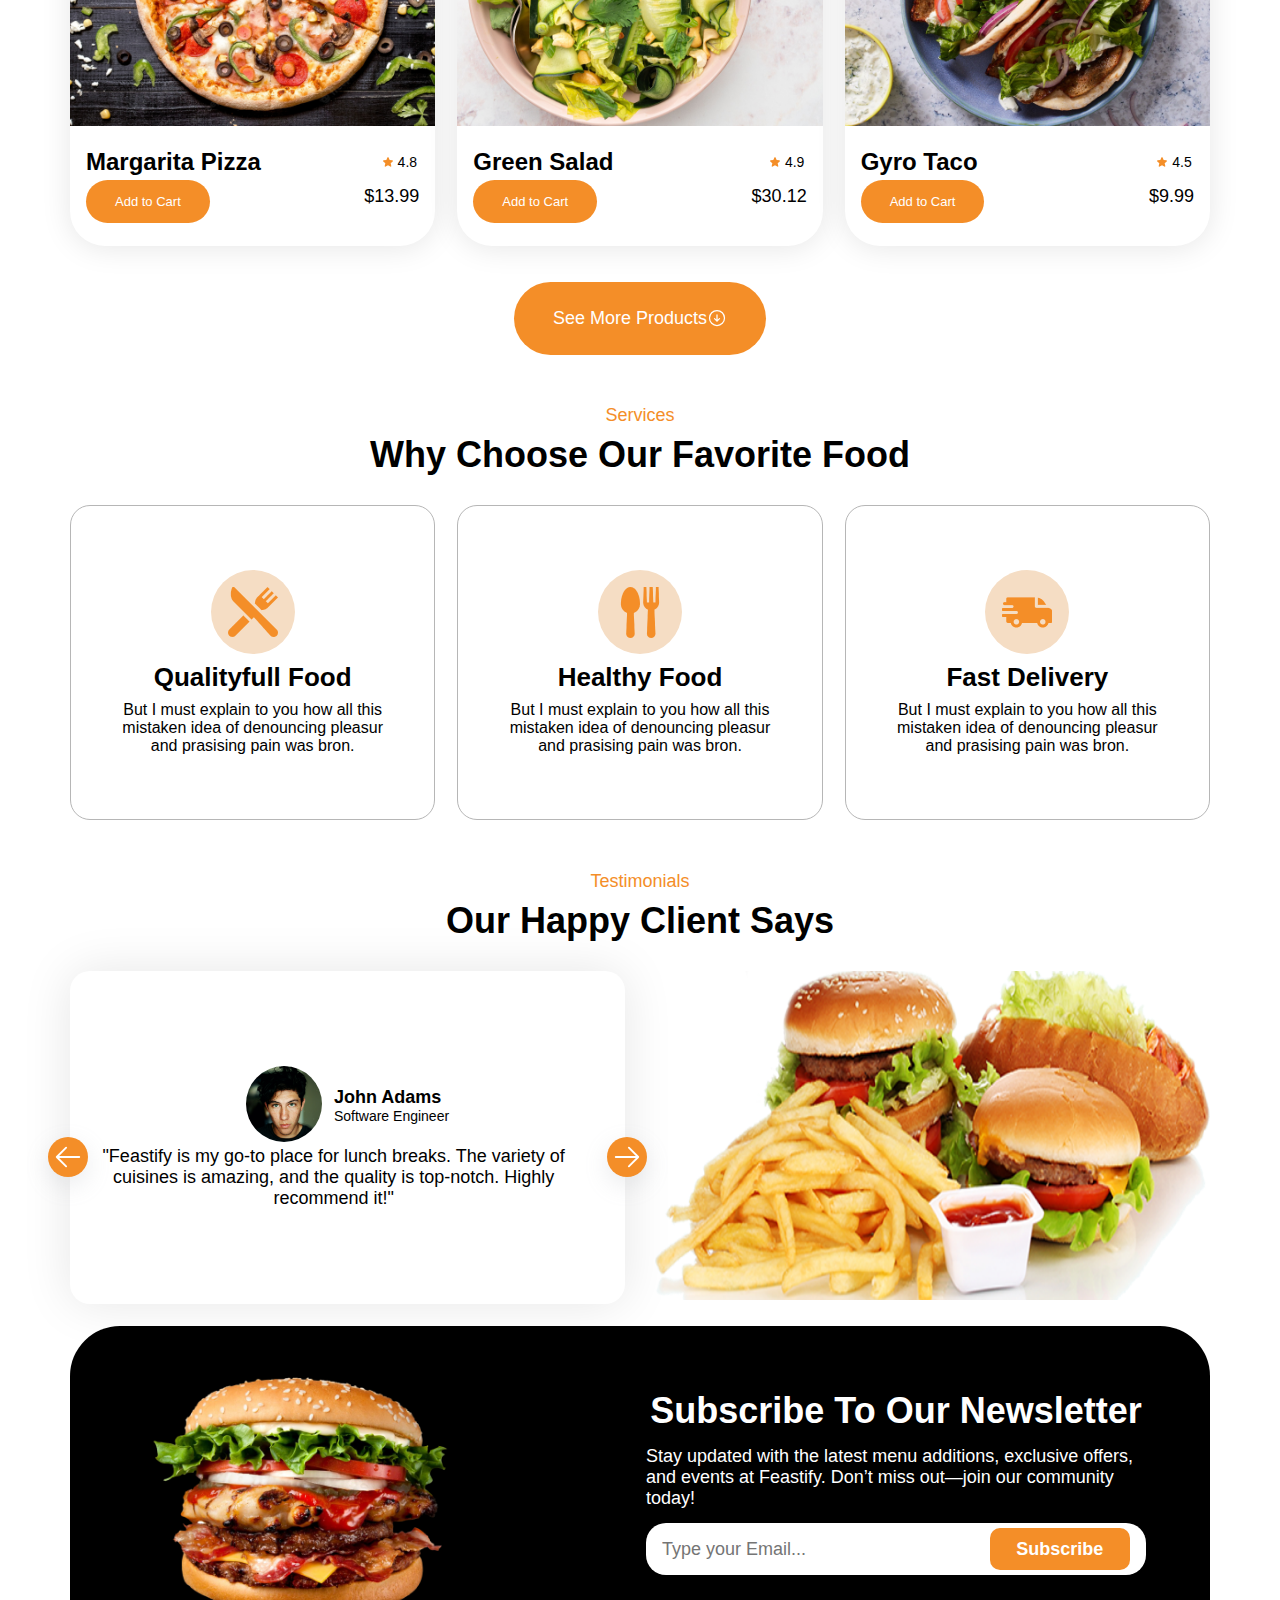
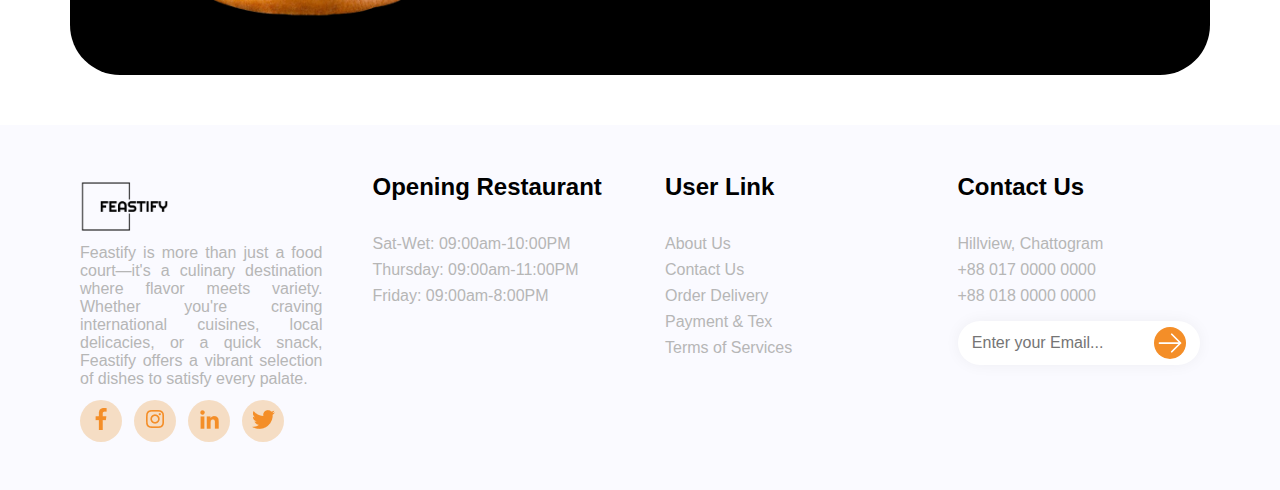
==== commit e2fb4984: "index file work completed" ====
--- a/index.html
+++ b/index.html
@@ -6,9 +6,10 @@
     <meta http-equiv="X-UA-Compatible" content="ie=edge" />
     <title>Feastify - Order & Eat</title>
     <link rel="stylesheet" href="rootStyles.css" />
+    <link rel="stylesheet" href="navbar.css " />
     <link rel="stylesheet" href="hero.css" />
     <link rel="stylesheet" href="information.css" />
-    <link rel="stylesheet" href="products.css">
+    <link rel="stylesheet" href="products.css" />
     <link rel="stylesheet" href="service.css" />
     <link rel="stylesheet" href="testimonials.css" />
     <link rel="stylesheet" href="subscription.css" />
@@ -31,6 +32,7 @@
         <ul>
           <li><a href="#">Home</a></li>
           <li><a href="./foodCart.html">Cart</a></li>
+          <li><a href="#">Blogs</a></li>
         </ul>
         <div class="search-box">
           <svg
@@ -72,9 +74,84 @@
           </a>
         </div>
       </nav>
-      <section class="hero"></section>
     </header>
     <main>
+      <section class="hero container">
+        <div class="left-hero">
+          <div class="delivery-box">
+            <h5>Bike Delivery</h5>
+            <div class="bike-icon">
+              <img src="./assets/images/bike-man.png" alt="" />
+            </div>
+          </div>
+          <div class="hero-title">
+            <h1>
+              The Fastest<br />
+              <span>Delivery</span><br />
+              In <span>Chattogram</span>
+            </h1>
+          </div>
+          <div class="hero-description">
+            <p>
+              Feastify is a vibrant food court offering a diverse selection of
+              international and local cuisines. Whether you're in the mood for a
+              quick snack or a gourmet meal, Feastify promises a flavorful
+              experience for every taste.
+            </p>
+          </div>
+          <div class="hero-btns">
+            <button class="order-btn">Order Now</button>
+            <div class="heroProcess-btn">
+              <button><img src="./assets/images/Polygon 1.png" alt=""></button>
+              <h4>Order Process</h4>
+            </div>
+          </div>
+        </div>
+        <div class="right-hero">
+          <div class="heroFood-card">
+            <div class="heroFood-img">
+              <img src="./assets/images/burger_sandwich_PNG4135 2.png" alt="">
+            </div>
+            <div class="heroFood-title">
+              <h4>Burger</h4>
+              <p>Mushroom Sauce</p>
+              <h5><span>$</span>5.99</h5>
+            </div>
+          </div>
+          <div class="heroFood-card">
+            <div class="heroFood-img">
+              <img src="./assets/images/real-fast-food-meals-combo-meal-hd-transparent-png-735811696678116eun33goky6-removebg-preview.png" alt="">
+            </div>
+            <div class="heroFood-title">
+              <h4>Food Combo</h4>
+              <p>All Fast Food and more</p>
+              <h5><span>$</span>15.99</h5>
+            </div>
+          </div>
+          <div class="heroFood-card">
+            <div class="heroFood-img">
+              <img src="./assets/images/Chocolate-cake-with-chocolate-sprinkles-on-transparent-background-PNG-removebg-preview.png" alt="">
+            </div>
+            <div class="heroFood-title">
+              <h4>Cakes</h4>
+              <p>Different Flavours</p>
+              <h5><span>$</span>25.99</h5>
+            </div>
+          </div>
+          <div class="heroFood-card">
+            <div class="heroFood-img">
+              <img src="./assets/images/pizza-png-28389.png" alt="">
+            </div>
+            <div class="heroFood-title">
+              <h4>Pizza</h4>
+              <p>Various Toppings</p>
+              <h5><span>$</span>12.99</h5>
+            </div>
+          </div>
+        </div>
+        <img src="./assets/images/Abstract.png" class="arrow-img" alt="">
+      </section>
+
       <section class="information container">
         <div class="info">
           <div class="info-icon">
@@ -153,136 +230,213 @@
         <div class="product-box" id="product-box">
           <div class="food-card">
             <div class="foodImg-box">
-              <img src="./assets/images/beef-lasanga.png" alt="">
+              <img src="./assets/images/beef-lasanga.png" alt="" />
             </div>
             <div class="food-description">
               <div class="food-name">
                 <h4 id="food-id">Beef Lasanga</h4>
                 <div class="food-review">
-                  <svg xmlns="http://www.w3.org/2000/svg" viewBox="0 0 24 24" fill="currentColor" class="size-6">
-                    <path fill-rule="evenodd" d="M10.788 3.21c.448-1.077 1.976-1.077 2.424 0l2.082 5.006 5.404.434c1.164.093 1.636 1.545.749 2.305l-4.117 3.527 1.257 5.273c.271 1.136-.964 2.033-1.96 1.425L12 18.354 7.373 21.18c-.996.608-2.231-.29-1.96-1.425l1.257-5.273-4.117-3.527c-.887-.76-.415-2.212.749-2.305l5.404-.434 2.082-5.005Z" clip-rule="evenodd" />
+                  <svg
+                    xmlns="http://www.w3.org/2000/svg"
+                    viewBox="0 0 24 24"
+                    fill="currentColor"
+                    class="size-6"
+                  >
+                    <path
+                      fill-rule="evenodd"
+                      d="M10.788 3.21c.448-1.077 1.976-1.077 2.424 0l2.082 5.006 5.404.434c1.164.093 1.636 1.545.749 2.305l-4.117 3.527 1.257 5.273c.271 1.136-.964 2.033-1.96 1.425L12 18.354 7.373 21.18c-.996.608-2.231-.29-1.96-1.425l1.257-5.273-4.117-3.527c-.887-.76-.415-2.212.749-2.305l5.404-.434 2.082-5.005Z"
+                      clip-rule="evenodd"
+                    />
                   </svg>
-                  <p>4.9</p>                  
+                  <p>4.9</p>
                 </div>
               </div>
               <div class="food-cart">
                 <button id="addto-cart">Add to Cart</button>
-                <p>$Price</p>
+                <p>$12.5</p>
               </div>
             </div>
           </div>
           <div class="food-card">
             <div class="foodImg-box">
-              <img src="./assets/images/beef-lasanga.png" alt="">
+              <img src="./assets/images/borboti.png" alt="" />
             </div>
             <div class="food-description">
               <div class="food-name">
-                <h4 id="food-id">Food Name</h4>
+                <h4 id="food-id">Enchilade</h4>
                 <div class="food-review">
-                  <svg xmlns="http://www.w3.org/2000/svg" viewBox="0 0 24 24" fill="currentColor" class="size-6">
-                    <path fill-rule="evenodd" d="M10.788 3.21c.448-1.077 1.976-1.077 2.424 0l2.082 5.006 5.404.434c1.164.093 1.636 1.545.749 2.305l-4.117 3.527 1.257 5.273c.271 1.136-.964 2.033-1.96 1.425L12 18.354 7.373 21.18c-.996.608-2.231-.29-1.96-1.425l1.257-5.273-4.117-3.527c-.887-.76-.415-2.212.749-2.305l5.404-.434 2.082-5.005Z" clip-rule="evenodd" />
+                  <svg
+                    xmlns="http://www.w3.org/2000/svg"
+                    viewBox="0 0 24 24"
+                    fill="currentColor"
+                    class="size-6"
+                  >
+                    <path
+                      fill-rule="evenodd"
+                      d="M10.788 3.21c.448-1.077 1.976-1.077 2.424 0l2.082 5.006 5.404.434c1.164.093 1.636 1.545.749 2.305l-4.117 3.527 1.257 5.273c.271 1.136-.964 2.033-1.96 1.425L12 18.354 7.373 21.18c-.996.608-2.231-.29-1.96-1.425l1.257-5.273-4.117-3.527c-.887-.76-.415-2.212.749-2.305l5.404-.434 2.082-5.005Z"
+                      clip-rule="evenodd"
+                    />
                   </svg>
-                  <p>4.9</p>                  
+                  <p>4.7</p>
                 </div>
               </div>
               <div class="food-cart">
                 <button id="addto-cart">Add to Cart</button>
-                <p>$Price</p>
+                <p>$15.19</p>
               </div>
             </div>
           </div>
           <div class="food-card">
             <div class="foodImg-box">
-              <img src="./assets/images/beef-lasanga.png" alt="">
+              <img src="./assets/images/lasanga.png" alt="" />
             </div>
             <div class="food-description">
               <div class="food-name">
-                <h4 id="food-id">Food Name</h4>
+                <h4 id="food-id">Chicken pot pie</h4>
                 <div class="food-review">
-                  <svg xmlns="http://www.w3.org/2000/svg" viewBox="0 0 24 24" fill="currentColor" class="size-6">
-                    <path fill-rule="evenodd" d="M10.788 3.21c.448-1.077 1.976-1.077 2.424 0l2.082 5.006 5.404.434c1.164.093 1.636 1.545.749 2.305l-4.117 3.527 1.257 5.273c.271 1.136-.964 2.033-1.96 1.425L12 18.354 7.373 21.18c-.996.608-2.231-.29-1.96-1.425l1.257-5.273-4.117-3.527c-.887-.76-.415-2.212.749-2.305l5.404-.434 2.082-5.005Z" clip-rule="evenodd" />
+                  <svg
+                    xmlns="http://www.w3.org/2000/svg"
+                    viewBox="0 0 24 24"
+                    fill="currentColor"
+                    class="size-6"
+                  >
+                    <path
+                      fill-rule="evenodd"
+                      d="M10.788 3.21c.448-1.077 1.976-1.077 2.424 0l2.082 5.006 5.404.434c1.164.093 1.636 1.545.749 2.305l-4.117 3.527 1.257 5.273c.271 1.136-.964 2.033-1.96 1.425L12 18.354 7.373 21.18c-.996.608-2.231-.29-1.96-1.425l1.257-5.273-4.117-3.527c-.887-.76-.415-2.212.749-2.305l5.404-.434 2.082-5.005Z"
+                      clip-rule="evenodd"
+                    />
                   </svg>
-                  <p>4.9</p>                  
+                  <p>5.0</p>
                 </div>
               </div>
               <div class="food-cart">
                 <button id="addto-cart">Add to Cart</button>
-                <p>$Price</p>
+                <p>$21.99</p>
               </div>
             </div>
           </div>
           <div class="food-card">
             <div class="foodImg-box">
-              <img src="./assets/images/beef-lasanga.png" alt="">
+              <img src="./assets/images/pizza.png" alt="" />
             </div>
             <div class="food-description">
               <div class="food-name">
-                <h4 id="food-id">Food Name</h4>
+                <h4 id="food-id">Margarita Pizza</h4>
                 <div class="food-review">
-                  <svg xmlns="http://www.w3.org/2000/svg" viewBox="0 0 24 24" fill="currentColor" class="size-6">
-                    <path fill-rule="evenodd" d="M10.788 3.21c.448-1.077 1.976-1.077 2.424 0l2.082 5.006 5.404.434c1.164.093 1.636 1.545.749 2.305l-4.117 3.527 1.257 5.273c.271 1.136-.964 2.033-1.96 1.425L12 18.354 7.373 21.18c-.996.608-2.231-.29-1.96-1.425l1.257-5.273-4.117-3.527c-.887-.76-.415-2.212.749-2.305l5.404-.434 2.082-5.005Z" clip-rule="evenodd" />
+                  <svg
+                    xmlns="http://www.w3.org/2000/svg"
+                    viewBox="0 0 24 24"
+                    fill="currentColor"
+                    class="size-6"
+                  >
+                    <path
+                      fill-rule="evenodd"
+                      d="M10.788 3.21c.448-1.077 1.976-1.077 2.424 0l2.082 5.006 5.404.434c1.164.093 1.636 1.545.749 2.305l-4.117 3.527 1.257 5.273c.271 1.136-.964 2.033-1.96 1.425L12 18.354 7.373 21.18c-.996.608-2.231-.29-1.96-1.425l1.257-5.273-4.117-3.527c-.887-.76-.415-2.212.749-2.305l5.404-.434 2.082-5.005Z"
+                      clip-rule="evenodd"
+                    />
                   </svg>
-                  <p>4.9</p>                  
+                  <p>4.8</p>
                 </div>
               </div>
               <div class="food-cart">
                 <button id="addto-cart">Add to Cart</button>
-                <p>$Price</p>
+                <p>$13.99</p>
               </div>
             </div>
           </div>
           <div class="food-card">
             <div class="foodImg-box">
-              <img src="./assets/images/beef-lasanga.png" alt="">
+              <img src="./assets/images/shak.png" alt="" />
             </div>
             <div class="food-description">
               <div class="food-name">
-                <h4 id="food-id">Food Name</h4>
+                <h4 id="food-id">Green Salad</h4>
                 <div class="food-review">
-                  <svg xmlns="http://www.w3.org/2000/svg" viewBox="0 0 24 24" fill="currentColor" class="size-6">
-                    <path fill-rule="evenodd" d="M10.788 3.21c.448-1.077 1.976-1.077 2.424 0l2.082 5.006 5.404.434c1.164.093 1.636 1.545.749 2.305l-4.117 3.527 1.257 5.273c.271 1.136-.964 2.033-1.96 1.425L12 18.354 7.373 21.18c-.996.608-2.231-.29-1.96-1.425l1.257-5.273-4.117-3.527c-.887-.76-.415-2.212.749-2.305l5.404-.434 2.082-5.005Z" clip-rule="evenodd" />
+                  <svg
+                    xmlns="http://www.w3.org/2000/svg"
+                    viewBox="0 0 24 24"
+                    fill="currentColor"
+                    class="size-6"
+                  >
+                    <path
+                      fill-rule="evenodd"
+                      d="M10.788 3.21c.448-1.077 1.976-1.077 2.424 0l2.082 5.006 5.404.434c1.164.093 1.636 1.545.749 2.305l-4.117 3.527 1.257 5.273c.271 1.136-.964 2.033-1.96 1.425L12 18.354 7.373 21.18c-.996.608-2.231-.29-1.96-1.425l1.257-5.273-4.117-3.527c-.887-.76-.415-2.212.749-2.305l5.404-.434 2.082-5.005Z"
+                      clip-rule="evenodd"
+                    />
                   </svg>
-                  <p>4.9</p>                  
+                  <p>4.9</p>
                 </div>
               </div>
               <div class="food-cart">
                 <button id="addto-cart">Add to Cart</button>
-                <p>$Price</p>
+                <p>$30.12</p>
               </div>
             </div>
           </div>
           <div class="food-card">
             <div class="foodImg-box">
-              <img src="./assets/images/beef-lasanga.png" alt="">
+              <img src="./assets/images/taco.png" alt="" />
             </div>
             <div class="food-description">
               <div class="food-name">
-                <h4 id="food-id">Food Name</h4>
+                <h4 id="food-id">Gyro Taco</h4>
                 <div class="food-review">
-                  <svg xmlns="http://www.w3.org/2000/svg" viewBox="0 0 24 24" fill="currentColor" class="size-6">
-                    <path fill-rule="evenodd" d="M10.788 3.21c.448-1.077 1.976-1.077 2.424 0l2.082 5.006 5.404.434c1.164.093 1.636 1.545.749 2.305l-4.117 3.527 1.257 5.273c.271 1.136-.964 2.033-1.96 1.425L12 18.354 7.373 21.18c-.996.608-2.231-.29-1.96-1.425l1.257-5.273-4.117-3.527c-.887-.76-.415-2.212.749-2.305l5.404-.434 2.082-5.005Z" clip-rule="evenodd" />
+                  <svg
+                    xmlns="http://www.w3.org/2000/svg"
+                    viewBox="0 0 24 24"
+                    fill="currentColor"
+                    class="size-6"
+                  >
+                    <path
+                      fill-rule="evenodd"
+                      d="M10.788 3.21c.448-1.077 1.976-1.077 2.424 0l2.082 5.006 5.404.434c1.164.093 1.636 1.545.749 2.305l-4.117 3.527 1.257 5.273c.271 1.136-.964 2.033-1.96 1.425L12 18.354 7.373 21.18c-.996.608-2.231-.29-1.96-1.425l1.257-5.273-4.117-3.527c-.887-.76-.415-2.212.749-2.305l5.404-.434 2.082-5.005Z"
+                      clip-rule="evenodd"
+                    />
                   </svg>
-                  <p>4.9</p>                  
+                  <p>4.5</p>
                 </div>
               </div>
               <div class="food-cart">
                 <button id="addto-cart">Add to Cart</button>
-                <p>$Price</p>
+                <p>$9.99</p>
               </div>
             </div>
           </div>
         </div>
         <div class="product-btns">
-          <button id="seemore-btn">See More Products<svg xmlns="http://www.w3.org/2000/svg" fill="none" viewBox="0 0 24 24" stroke-width="1.5" stroke="currentColor" class="size-6">
-            <path stroke-linecap="round" stroke-linejoin="round" d="m9 12.75 3 3m0 0 3-3m-3 3v-7.5M21 12a9 9 0 1 1-18 0 9 9 0 0 1 18 0Z" />
-          </svg>
+          <button id="seemore-btn">
+            See More Products<svg
+              xmlns="http://www.w3.org/2000/svg"
+              fill="none"
+              viewBox="0 0 24 24"
+              stroke-width="1.5"
+              stroke="currentColor"
+              class="size-6"
+            >
+              <path
+                stroke-linecap="round"
+                stroke-linejoin="round"
+                d="m9 12.75 3 3m0 0 3-3m-3 3v-7.5M21 12a9 9 0 1 1-18 0 9 9 0 0 1 18 0Z"
+              />
+            </svg>
           </button>
-          <button id="seeless-btn">See less Products<svg xmlns="http://www.w3.org/2000/svg" fill="none" viewBox="0 0 24 24" stroke-width="1.5" stroke="currentColor" class="size-6">
-            <path stroke-linecap="round" stroke-linejoin="round" d="m15 11.25-3-3m0 0-3 3m3-3v7.5M21 12a9 9 0 1 1-18 0 9 9 0 0 1 18 0Z" />
-          </svg>
+          <button id="seeless-btn">
+            See less Products<svg
+              xmlns="http://www.w3.org/2000/svg"
+              fill="none"
+              viewBox="0 0 24 24"
+              stroke-width="1.5"
+              stroke="currentColor"
+              class="size-6"
+            >
+              <path
+                stroke-linecap="round"
+                stroke-linejoin="round"
+                d="m15 11.25-3-3m0 0-3 3m3-3v7.5M21 12a9 9 0 1 1-18 0 9 9 0 0 1 18 0Z"
+              />
+            </svg>
           </button>
         </div>
-        
       </section>
 
       <section class="service container">
@@ -430,10 +584,18 @@
             vibrant selection of dishes to satisfy every palate.
           </p>
           <div class="social-icons">
-            <div class="social-box"><a href="#"><img src="./assets/images/fb.png" alt="" /></a></div>
-            <div class="social-box"><a href="#"><img src="./assets/images/ins.png" alt="" /></a></div>
-            <div class="social-box"><a href="#"><img src="./assets/images/lin.png" alt="" /></a></div>
-            <div class="social-box"><a href="#"><img src="./assets/images/twt.png" alt="" /></a></div>
+            <div class="social-box">
+              <a href="#"><img src="./assets/images/fb.png" alt="" /></a>
+            </div>
+            <div class="social-box">
+              <a href="#"><img src="./assets/images/ins.png" alt="" /></a>
+            </div>
+            <div class="social-box">
+              <a href="#"><img src="./assets/images/lin.png" alt="" /></a>
+            </div>
+            <div class="social-box">
+              <a href="#"><img src="./assets/images/twt.png" alt="" /></a>
+            </div>
           </div>
         </div>
         <div class="restaurant-times">
--- a/rootStyles.css
+++ b/rootStyles.css
@@ -23,6 +23,7 @@
   --background-color05: #B6B6B6;
   --background-color06: #F5DDC4;
   --background-color07: #FAFAFF;
+  --background-color08: red;
 }
 /* classes that will be used for all types of screen */
 .container {
--- a/navbar.css
+++ b/navbar.css
@@ -0,0 +1,62 @@
+/* navbar stats here */
+.navbar {
+    width: 100%;
+    height: max-content;
+    display: flex;
+    justify-content: space-between;
+    align-items: center;
+    padding: 16px 8px;
+  }
+  .logo img {
+    width: 94px;
+    height: 56px;
+  }
+  .navbar ul {
+    display: flex;
+  }
+  .navbar ul li {
+    list-style: none;
+  }
+  .navbar ul li a {
+    text-decoration: none;
+    display: inline-block;
+    padding: 0px 22px;
+    font-size: 18px;
+    font-weight: 600;
+    color: var(--background-color02);
+  }
+  .search-box {
+    width: 25%;
+    height: 48px;
+    background-color: var(--background-color03);
+    box-shadow: 0px 0px 17px 0px #00000026;
+    border-radius: 10px;
+    display: flex;
+    align-items: center;
+    justify-content: space-between;
+    padding: 0px 10px;
+  }
+  .search-icon {
+    width: 25px;
+    height: 26px;
+  }
+  .search-input {
+    width: 74%;
+    height: 70%;
+    border: none;
+    font-size: 18px;
+    font-weight: 500;
+    border-right: 1px solid #adadad;
+  }
+  .search-input::placeholder{
+      color: var(--background-color02);
+    font-weight: 600;
+  
+  }
+  .cart-link{
+      color: var(--background-color02);
+  }
+  .cart-icon {
+    width: 28px;
+  }
+  /* navbar ends here */--- a/hero.css
+++ b/hero.css
@@ -1,65 +1,169 @@
-/* navbar stats here */
-.navbar {
+/* hero section starts here */
+.hero{
   width: 100%;
-  height: max-content;
+  height: fit-content;
+  margin: 22px auto;
+  padding-top: 30px;
   display: flex;
   justify-content: space-between;
   align-items: center;
-  padding: 16px 8px;
+  position: relative;
 }
-.logo img {
-  width: 94px;
-  height: 56px;
+.arrow-img{
+  position: absolute;
+  left: 320px;
+  z-index: 1;
 }
-.navbar ul {
+.left-hero{
+  width: 50%;
+  height: 100%;
+  z-index: 10;
+  margin-top: -40px;
+}
+.delivery-box{
+  width: 270px;
+  height: 64px;
+  background-color: var(--background-color06);
+  border-radius: 30px;
   display: flex;
+  justify-content: space-between;
+  align-items: center;
+  padding: 0px 0.5rem;
+  margin-bottom:40px;
 }
-.navbar ul li {
-  list-style: none;
-}
-.navbar ul li a {
-  text-decoration: none;
-  display: inline-block;
-  padding: 0px 22px;
+.delivery-box h5{
   font-size: 18px;
   font-weight: 600;
-  color: var(--background-color02);
+  color: var(--background-color01);
+  padding-left: 1rem;
 }
-.search-box {
-  width: 25%;
-  height: 48px;
+.bike-icon{
+  width: 54px;
+  height: 54px;
   background-color: var(--background-color03);
-  box-shadow: 0px 0px 17px 0px #00000026;
-  border-radius: 10px;
+  border-radius: 50%;
+}
+.hero-title,.hero-description{
+  width: 100%;
+  height: fit-content;
+  margin-bottom: 40px;
+}
+.hero-title h1{
+  text-align: justify;
+  font-size: 66px;
+  font-weight: 700;
+  text-transform: uppercase;
+}
+.hero-title span{
+  color: var(--background-color01);
+}
+.hero-description p{
+  font-size: 18px;
+  font-weight: 500;
+  text-align: justify;
+  line-height: 20px;
+}
+.hero-btns{
+  width: 100%;
+  height: fit-content;
   display: flex;
   align-items: center;
+  justify-content: flex-start;
+}
+.order-btn{
+  padding: 18px 36px;
+  background: linear-gradient(180deg, #EFAB68 0%, #F48E28 100%);
+  color: var(--background-color03);
+  font-size: 26px;
+  font-weight: 700;
+  border: none;
+  border-radius: 15px;
+  cursor: pointer;
+}
+.heroProcess-btn{
+  margin-left: 20px;
+  width: 44%;
+  display: flex;
   justify-content: space-between;
-  padding: 0px 10px;
+  align-items: center;
 }
-.search-icon {
-  width: 25px;
-  height: 26px;
+.heroProcess-btn button{
+  width: 66px;
+  height: 66px;
+  border: none;
+  border-radius: 50%;
+  box-shadow: 0px 0px 25px 0px #83A5FF40;
+  background-color: var(--background-color03);
+  display: flex;
+  align-items: center;
+  justify-content: center;
+  cursor: pointer;
 }
-.search-input {
-  width: 74%;
-  height: 70%;
-  border: none;
-  font-size: 18px;
+.heroProcess-btn button:hover{
+  box-shadow: rgba(0, 0, 0, 0.35) 0px 5px 15px;
+}
+.heroProcess-btn button img{
+  width: 33px;
+  height: 33px;
+  padding-left: 4px;
+}
+.heroProcess-btn h4{
+  font-size: 24px;
+  font-weight: 700;
+}
+.right-hero{
+  width: 40%;
+  height: fit-content;
+  display: grid;
+  grid-template-columns: repeat(2,1fr);
+  gap: 12px;
+  /* fix it */
+  z-index: 15; 
+}
+.heroFood-card{
+  height: 240px;
+  background-color: var(--background-color03);
+  border-radius: 30px;
+  box-shadow: 0px 0px 31px 0px #0000000D;
+}
+.heroFood-img{
+  height: 55%;
+  width: 100%;
+  position: relative;
+}
+.heroFood-img img{
+  width: 100%;
+  position: absolute;
+  top: -50px;
+}
+.heroFood-card:last-child .heroFood-img img{
+  width: 100%;
+  position: absolute;
+  top: -10px;
+}
+.heroFood-title{
+  height: 45%;
+  width: 100%;
+  display: flex;
+  flex-direction: column;
+  justify-content: center;
+  align-items: center;
+}
+.heroFood-title h4{
+  font-size: 24px;
+  font-weight: 700;
+  margin-bottom: 8px;
+}
+.heroFood-title p{
+  font-size: 16px;
   font-weight: 500;
-  border-right: 1px solid #adadad;
+  margin-bottom: 8px;
 }
-.search-input::placeholder{
-    color: var(--background-color02);
+.heroFood-title h5{
+  font-size: 16px;
   font-weight: 600;
-
 }
-.cart-link{
-    color: var(--background-color02);
+.heroFood-title h5 span{
+  color: var(--background-color08);
 }
-.cart-icon {
-  width: 28px;
-}
-/* navbar ends here */
-
-/* hero section starts here */
 /* hero section ends here */--- a/footer.css
+++ b/footer.css
@@ -81,6 +81,7 @@
     display: flex;
     align-items: center;
     justify-content: center;
+    cursor: pointer;
 }
 .contact-email button svg{
     color: var(--background-color03);
--- a/responsive.css
+++ b/responsive.css
@@ -3,9 +3,9 @@
 @media only screen and (width < 576px) {
   .container {
     max-width: 100%;
-    background-color: rgba(255, 0, 0, 0.192);
     margin: 0px;
   }
+  /* navbar starts here */
   .navbar {
     padding: 16px 0px;
     height: max-content;
@@ -25,88 +25,175 @@
     margin: 8px 0px 0px;
   }
   /* navbar ends here */
+  /* hero starts here */
+  .hero {
+    margin: 22px 0px;
+    flex-direction: column;
+  }
+  .left-hero {
+    width: 100%;
+    height: 100%;
+    display: flex;
+    flex-direction: column;
+    justify-content: center;
+    align-items: center;
+    padding: 0rem 1rem;
+    margin-top: 0px;
+  }
+  .hero-title h1 {
+    text-align: center;
+    font-size: 36px;
+  }
+  .hero-btns {
+    flex-direction: column;
+    justify-content: center;
+  }
+  .heroProcess-btn {
+    margin-left: 0px;
+    width: 245px;
+    margin-top: 22px;
+  }
+  .right-hero {
+    width: 100%;
+    height: fit-content;
+    margin-top: 30px;
+    grid-template-columns: repeat(1,1fr);
+    gap: 30px;
+    padding: 0px 12px 12px;
+  }
+  .heroFood-card{
+    height: 200px;
+    display: flex;
+    justify-content: center;
+    align-items: center;
+  }
+  .heroFood-img{
+    height: 100%;
+    width: 50%;
+    position: relative;
+    
+    display: flex;
+    justify-content: center;
+    align-items: center;
+  }
+  .heroFood-img img{
+    width: 100%;
+    position: static;
+  }
+  .heroFood-card:last-child .heroFood-img img{
+    width: 100%;
+    position: static;
+  }
+  .heroFood-title{
+    height: 100%;
+    width: 50%;
+    display: flex;
+    flex-direction: column;
+    justify-content: center;
+    align-items: center;
+  }
+  .arrow-img{
+    display: none;
+  }
+  /* hero ends here */
   /* information starts here */
-  .information{
-    height: fit-content;
-    flex-direction: column;
-    margin: 16px 0px;
-}
-.information hr{
+  .information {
+    height: fit-content;
+    flex-direction: column;
+    margin: 16px auto;
+    width: 95%;
+  }
+  .information hr {
     height: 1px;
     width: 70%;
+  }
+  .info {
+    width: 100%;
+    padding: 30px 0px;
+  }
+  /* information ends here */
+  /* products starts here */
+  .product-box {
+    display: grid;
+    grid-template-columns: repeat(1, 1fr);
+    gap: 22px;
+    padding: 0px 12px;
+  }
+  .food-name h4 {
+    font-size: 20px;
+  }
+  .food-review{
+    width: 15%;
+  }
+  /* products ends here */
+  /* service starts here */
+  .service-box {
+    display: grid;
+    grid-template-columns: repeat(1, 1fr);
+    gap: 8px;
+    padding: 0px 12px;
+  }
+  /* service ends here */
+  /* testimonials starts here */
+  .testimonials-box {
+    display: grid;
+    grid-template-columns: repeat(1, 1fr);
+    /* gap: 200px; */
+  }
+  .carousel {
+    height: 300px;
+  }
+  .left-arrow {
+    top: 25%;
+    left: 0%;
+  }
+  .right-arrow {
+    top: 75%;
+    right: 0%;
+  }
+  /* testimonials ends here */
+  /* subscribe starts here */
+  .subscription {
+    flex-direction: column;
+    padding: 2rem 1rem;
+    background-color: var(--background-color02);
+    margin: 20px auto;
+    width: 95%;
+  }
+  .subscribe-box {
+    width: 100%;
+    height: fit-content;
+  }
+  .input-box button {
+    width: 40%;
+    font-size: 14px;
+  }
+  .food-img img {
+    width: 260px;
+    height: fit-content;
+  }
+  /* subscribe ends here */
+  /* footer starts here */
+  .footer {
+    grid-template-columns: repeat(1, 1fr);
+    gap: 30px;
+    padding: 2rem;
+    text-align: center;
+  }
+  .contact-us {
+    display: flex;
+    flex-direction: column;
+    justify-content: center;
+    align-items: center;
+  }
+  .contact-email {
+    width: 230px;
+  }
+  /* footer ends here */
 }
-.info{
-    width: 100%;
-    padding: 18px 0px;
-}
-/* information ends here */
-/* products starts here */
-.product-box{
-  display: grid;
-  grid-template-columns: repeat(1,1fr);
-  gap: 22px;
-  padding: 0px 12px;
-}
-/* products ends here */
-/* service starts here */
-.service-box{
-  display: grid;
-  grid-template-columns: repeat(1, 1fr);
-  gap: 8px;
-  padding: 0px 12px;
-}
-/* service ends here */
-/* testimonials starts here */
-.testimonials-box{
-  display: grid;
-  grid-template-columns: repeat(1,1fr);
-  /* gap: 200px; */
-}
-.carousel{
-  height: 300px;
-}
-.left-arrow{
-  top: 25%;
-  left: 0%;
-}
-.right-arrow{
-  top: 75%;
-  right: 0%;
-}
-/* testimonials ends here */
-/* subscribe starts here */
-.subscription{
-  flex-direction: column;
-  padding: 2rem 1rem;
-  background-color: var(--background-color02);
-  margin: 20px 0px;
-
-}
-.subscribe-box{
-  width: 100%;
-  height: fit-content;
-}
-.food-img img{
-  width: 260px;
-  height: fit-content;
-}
-/* subscribe ends here */
-/* footer starts here */
-.footer{
-  grid-template-columns: repeat(1,1fr);
-  gap: 30px;
-  padding:2rem;
-}
-.contact-email{
-  width: 90%;
-}
-/* footer ends here */
-}
-
 @media only screen and (768px > width >= 576px) {
   .container {
     max-width: 520px;
-    background-color: rgba(0, 128, 0, 0.253);
   }
   /* navbar starts here */
   .navbar {
@@ -128,111 +215,191 @@
     height: 44px;
     margin: 8px 0px 0px;
   }
-   /* navbar ends here */
+  /* navbar ends here */
+  /* hero starts here */
+  .hero {
+    flex-direction: column;
+  }
+  .left-hero {
+    width: 100%;
+    height: fit-content;
+    display: flex;
+    flex-direction: column;
+    justify-content: center;
+    align-items: center;
+    margin-top: 0px;
+    padding: 0px 12px;
+  }
+  .hero-title h1 {
+    text-align: center;
+  }
+  .hero-btns {
+    justify-content: center;
+  }
+  .heroProcess-btn {
+    margin-left: 20px;
+    width: 50%;
+  }
+  .right-hero{
+    width: 100%;
+    margin: 50px 0px 30px;
+  }
+  .heroFood-card{
+    height: 300px;
+  }
+  .heroFood-img{
+    height: 60%;
+    position: static;
+  }
+  .heroFood-img img{
+    width: 100%;
+    height: 100%;
+    position: static;
+  }
+  .heroFood-card:last-child .heroFood-img img{
+    width: 100%;
+    position: static;
+  }
+  .heroFood-title{
+    height: 40%;
+  }
+  .arrow-img{
+    display: none;
+  }
+  /* hero ends here */
   /* information starts here */
-  .information{
+  .information {
     width: 60%;
     height: fit-content;
     flex-direction: column;
-}
-.information hr{
+  }
+  .information hr {
     height: 1px;
     width: 70%;
+  }
+  .info {
+    width: 100%;
+    padding: 18px 0px;
+  }
+  /* information ends here */
+  /* products starts here */
+  .product-box {
+    display: grid;
+    grid-template-columns: repeat(2, 1fr);
+    gap: 22px;
+    padding: 0px;
+  }
+  /* products ends here */
+  /* service starts here */
+  .service-box {
+    display: grid;
+    grid-template-columns: repeat(2, 1fr);
+    gap: 8px;
+  }
+  /* service ends here */
+  /* testimonials starts here */
+  .testimonials-box {
+    display: grid;
+    grid-template-columns: repeat(1, 1fr);
+    /* gap: 200px; */
+  }
+  .carousel {
+    height: 300px;
+  }
+  /* testimonials ends here */
+  /* subscribe starts here */
+  .subscription {
+    flex-direction: column;
+    padding: 2rem 1rem;
+    background-color: var(--background-color02);
+  }
+  .subscribe-box {
+    width: 100%;
+    height: fit-content;
+  }
+  .food-img img {
+    width: 300px;
+    height: fit-content;
+  }
+  /* subscribe ends here */
+  /* footer starts here */
+  .footer {
+    grid-template-columns: repeat(2, 1fr);
+    gap: 40px;
+  }
+  /* footer ends here */
 }
-.info{
-    width: 100%;
-    padding: 18px 0px;
-}
-/* information ends here */
-/* products starts here */
-.product-box{
-  display: grid;
-  grid-template-columns: repeat(1,1fr);
-  gap: 22px;
-  padding: 0px 22px;
-}
-/* products ends here */
-/* service starts here */
-.service-box{
-  display: grid;
-  grid-template-columns: repeat(2, 1fr);
-  gap: 8px;
-}
-/* service ends here */
-/* testimonials starts here */
-.testimonials-box{
-  display: grid;
-  grid-template-columns: repeat(1,1fr);
-  /* gap: 200px; */
-}
-.carousel{
-  height: 300px;
-}
-/* testimonials ends here */
-/* subscribe starts here */
-.subscription{
-  flex-direction: column;
-  padding: 2rem 1rem;
-  background-color: var(--background-color02);
-}
-.subscribe-box{
-  width: 100%;
-  height: fit-content;
-}
-.food-img img{
-  width: 300px;
-  height: fit-content;
-}
-/* subscribe ends here */
-/* footer starts here */
-.footer{
-  grid-template-columns: repeat(2,1fr);
-  gap: 40px;
-}
-/* footer ends here */
-}
-
 @media only screen and (992px > width >= 768px) {
   .container {
     max-width: 720px;
-    background-color: yellow;
-  }
+  }
+  /* hero starts here */
+  .delivery-box{
+    margin-bottom: 20px;
+  }
+  .hero-title h1{
+    font-size: 50px;
+  }
+  .order-btn{
+    padding: 12px 18px;
+    font-size: 20px;
+  }
+  .heroProcess-btn {
+    margin-left: 10px;
+    width: 58%;
+  }
+  .heroProcess-btn h4 {
+    font-size: 20px;
+  }
+  .right-hero{
+    width: 48%;
+  }
+  .heroFood-img img{
+    top: 0px;
+  }
+  .heroFood-card:last-child .heroFood-img img {
+    width: 100%;
+    position: absolute;
+    top: 20px;
+  }
+  .arrow-img{
+    display: none;
+  }
+  /* hero ends here */
   /* products starts here */
-.product-box{
-  display: grid;
-  grid-template-columns: repeat(2,1fr);
-  gap: 22px;
-  /* padding: 0px 12px; */
-}
-/* products ends here */
+  .product-box {
+    display: grid;
+    grid-template-columns: repeat(2, 1fr);
+    gap: 22px;
+  }
+  /* products ends here */
   /* subscribe starts here */
-  .subscription{
+  .subscription {
     padding: 1rem;
     background-color: var(--background-color02);
   }
-  .food-img img{
+  .food-img img {
     width: 300px;
     height: fit-content;
   }
   /* subscribe ends here */
   /* footer starts here */
-.footer{
-  grid-template-columns: repeat(3,1fr);
-  gap: 50px;
-}
-/* footer ends here */
+  .footer {
+    grid-template-columns: repeat(3, 1fr);
+    gap: 50px;
+  }
+  /* footer ends here */
 }
 @media only screen and (1200px > width >= 992px) {
   .container {
     max-width: 960px;
-    background-color: rgb(255, 0, 0);
   }
   /* subscribe starts here */
-  .subscription{
+  .subscription {
     padding: 1.4rem;
     background-color: var(--background-color02);
   }
-  .food-img img{
+  .food-img img {
     width: 260px;
     height: fit-content;
   }
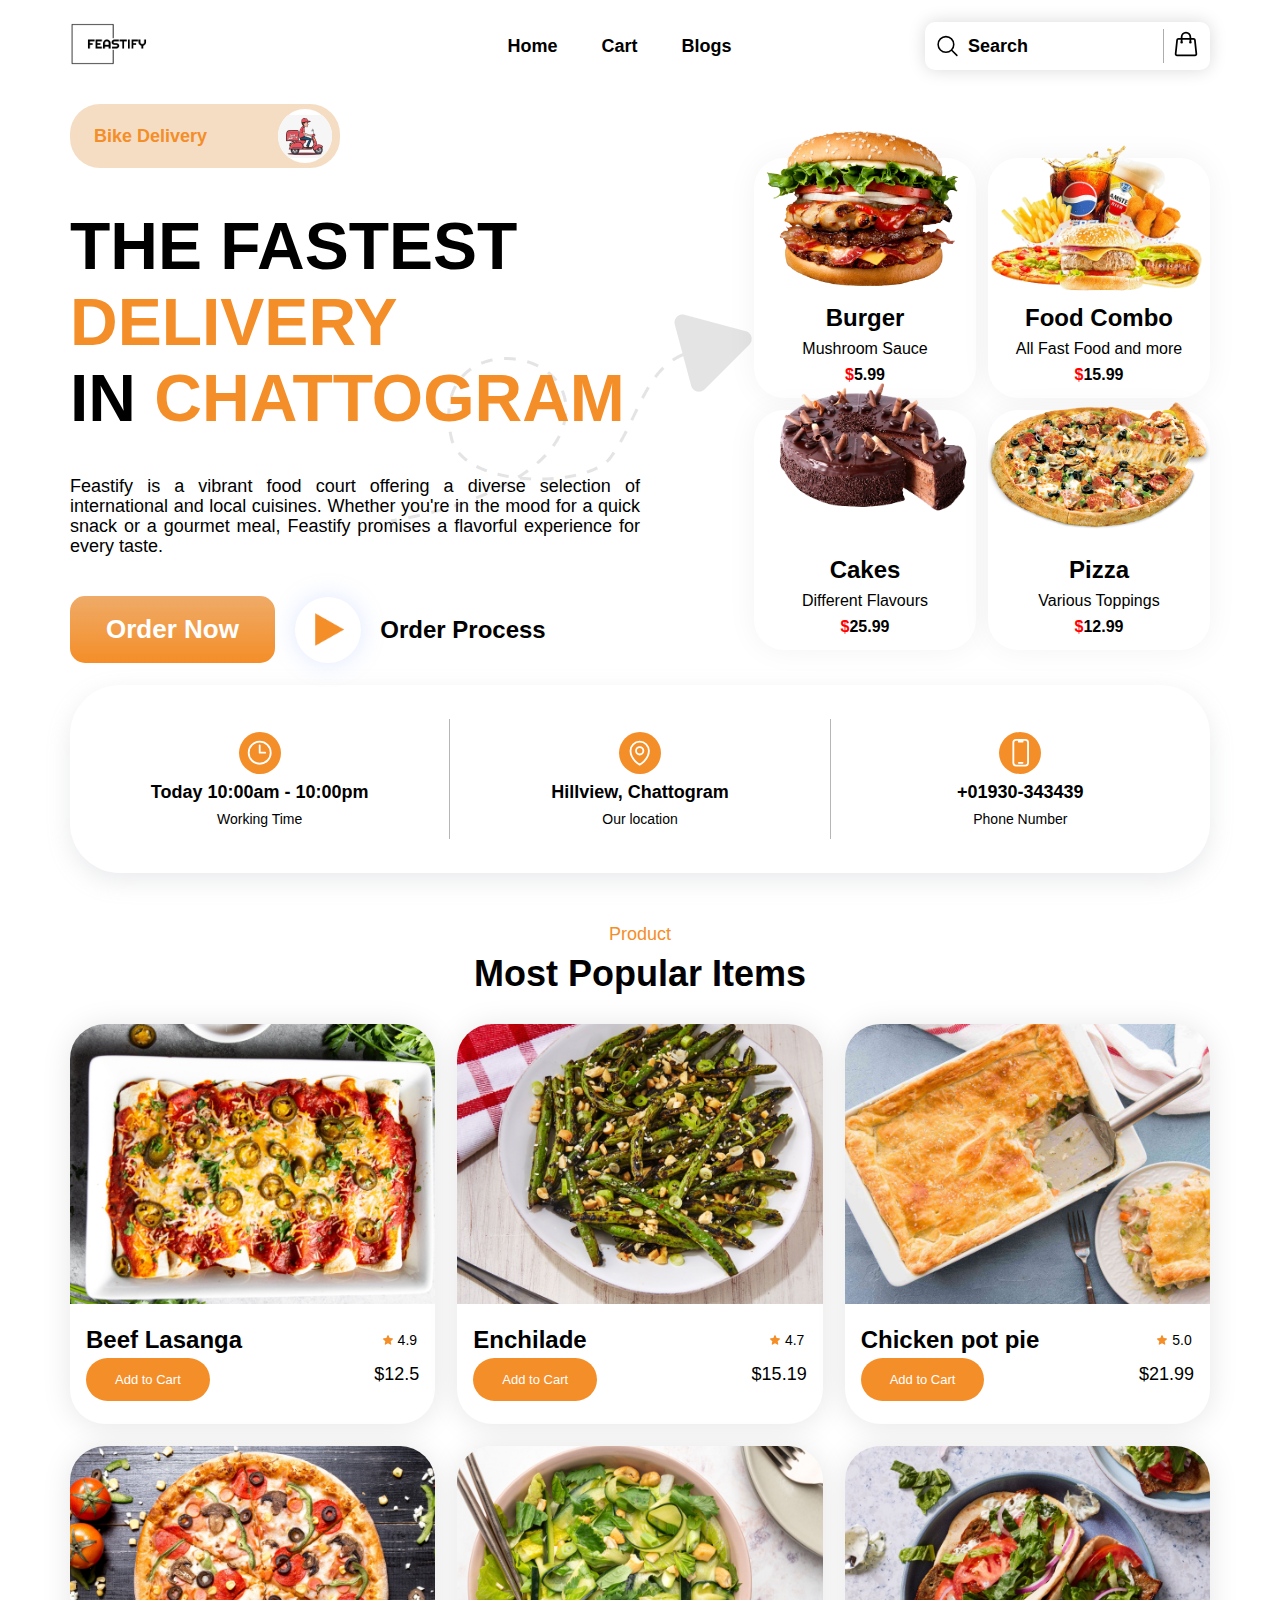
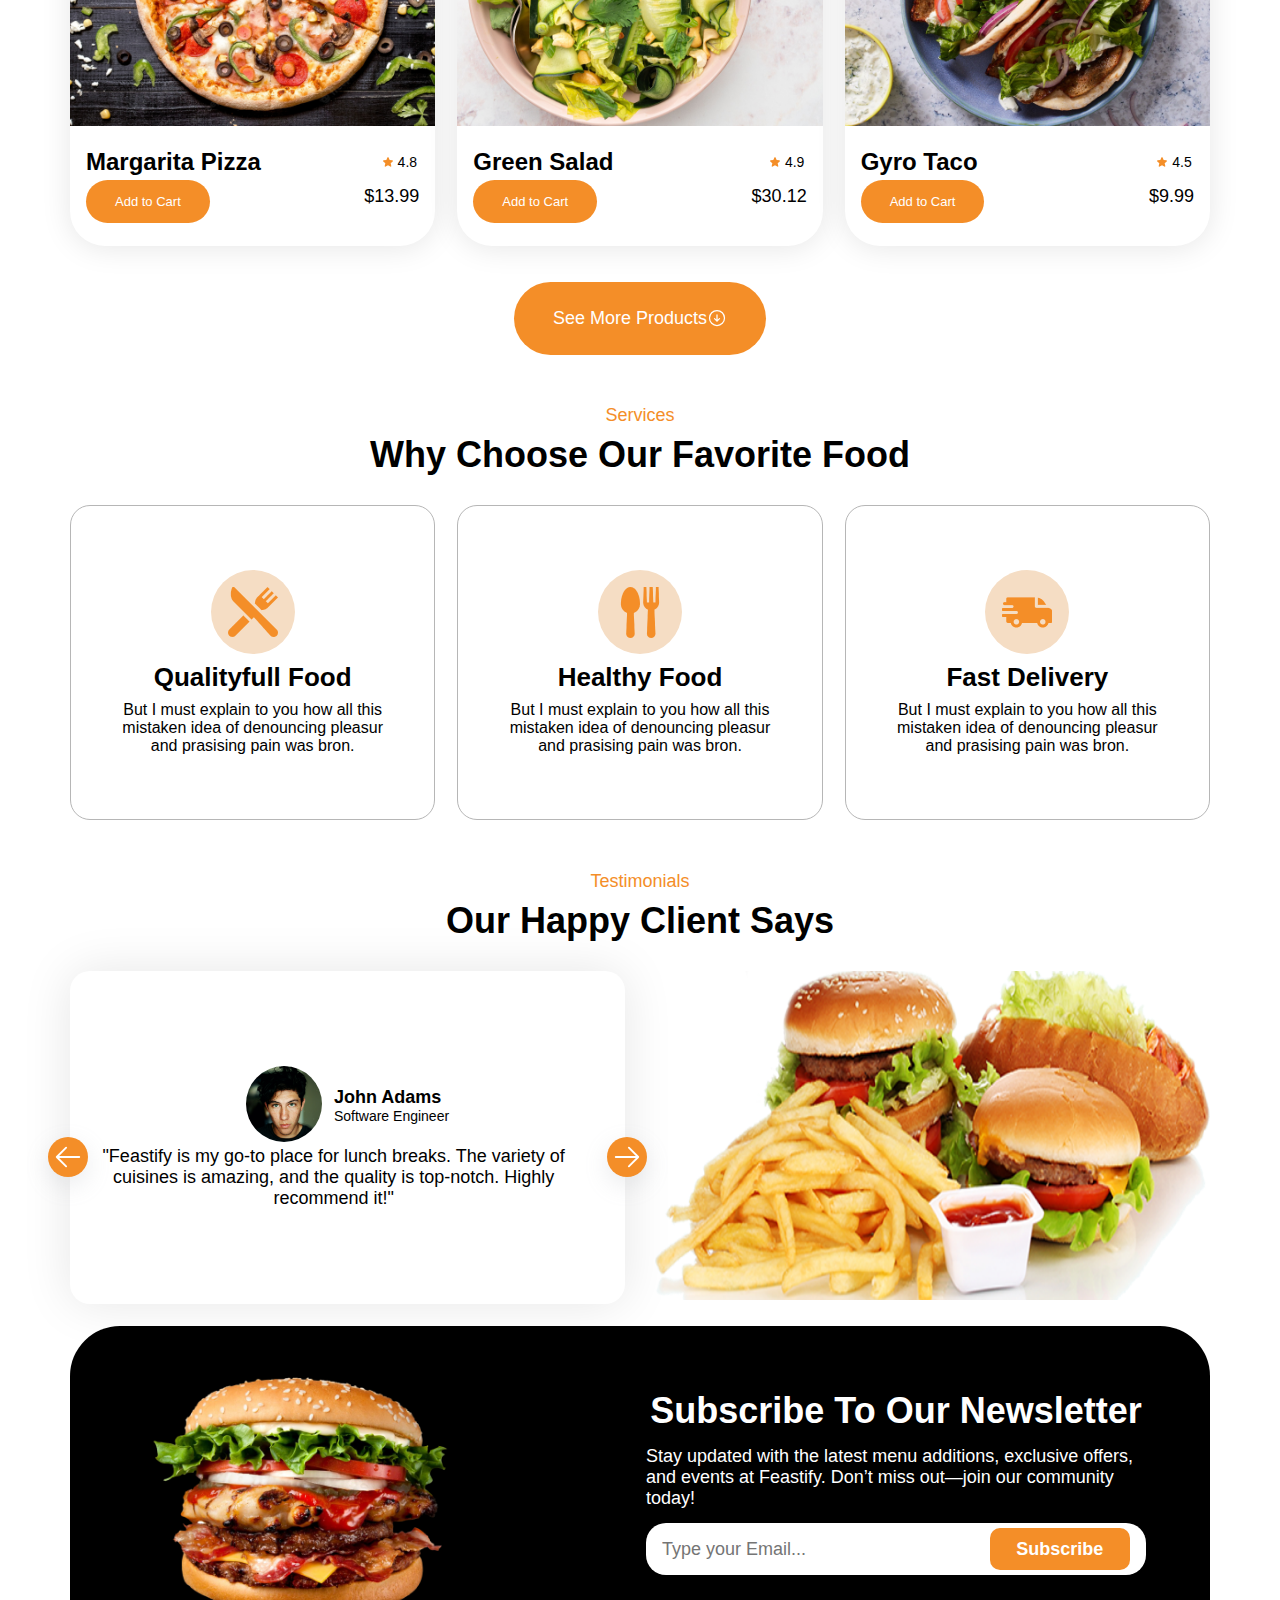
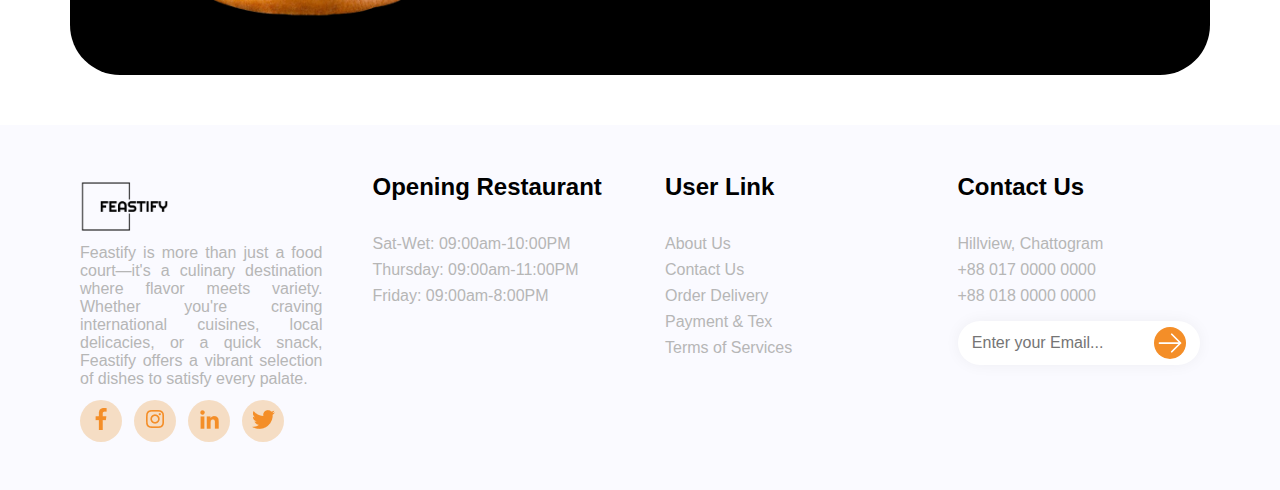
==== commit 75b435ef: "file rearranged and cart-blog added" ====
--- a/index.html
+++ b/index.html
@@ -5,23 +5,23 @@
     <meta name="viewport" content="width=device-width, initial-scale=1.0" />
     <meta http-equiv="X-UA-Compatible" content="ie=edge" />
     <title>Feastify - Order & Eat</title>
-    <link rel="stylesheet" href="rootStyles.css" />
-    <link rel="stylesheet" href="navbar.css " />
-    <link rel="stylesheet" href="hero.css" />
-    <link rel="stylesheet" href="information.css" />
-    <link rel="stylesheet" href="products.css" />
-    <link rel="stylesheet" href="service.css" />
-    <link rel="stylesheet" href="testimonials.css" />
-    <link rel="stylesheet" href="subscription.css" />
-    <link rel="stylesheet" href="footer.css" />
-    <link rel="stylesheet" href="responsive.css" />
+    <link rel="stylesheet" href="./assets/styles/rootStyles.css" />
+    <link rel="stylesheet" href="./assets/styles/navbar.css " />
+    <link rel="stylesheet" href="./assets/styles/hero.css" />
+    <link rel="stylesheet" href="./assets/styles/information.css" />
+    <link rel="stylesheet" href="./assets/styles/products.css" />
+    <link rel="stylesheet" href="./assets/styles/service.css" />
+    <link rel="stylesheet" href="./assets/styles/testimonials.css" />
+    <link rel="stylesheet" href="./assets/styles/subscription.css" />
+    <link rel="stylesheet" href="./assets/styles/footer.css" />
+    <link rel="stylesheet" href="./assets/responsive/indexResponsive.css" />
     <link
       rel="shortcut icon"
       href="./assets/favicons/favicon-black.png"
       type="image/x-icon"
     />
   </head>
-  <body>
+  <body class="index-page">
     <header>
       <nav class="navbar container">
         <div class="logo">
@@ -32,7 +32,7 @@
         <ul>
           <li><a href="#">Home</a></li>
           <li><a href="./foodCart.html">Cart</a></li>
-          <li><a href="#">Blogs</a></li>
+          <li><a href="./blogs.html">Blogs</a></li>
         </ul>
         <div class="search-box">
           <svg
@@ -102,7 +102,9 @@
           <div class="hero-btns">
             <button class="order-btn">Order Now</button>
             <div class="heroProcess-btn">
-              <button><img src="./assets/images/Polygon 1.png" alt=""></button>
+              <button>
+                <img src="./assets/images/Polygon 1.png" alt="" />
+              </button>
               <h4>Order Process</h4>
             </div>
           </div>
@@ -110,7 +112,7 @@
         <div class="right-hero">
           <div class="heroFood-card">
             <div class="heroFood-img">
-              <img src="./assets/images/burger_sandwich_PNG4135 2.png" alt="">
+              <img src="./assets/images/burger_sandwich_PNG4135 2.png" alt="" />
             </div>
             <div class="heroFood-title">
               <h4>Burger</h4>
@@ -120,7 +122,10 @@
           </div>
           <div class="heroFood-card">
             <div class="heroFood-img">
-              <img src="./assets/images/real-fast-food-meals-combo-meal-hd-transparent-png-735811696678116eun33goky6-removebg-preview.png" alt="">
+              <img
+                src="./assets/images/real-fast-food-meals-combo-meal-hd-transparent-png-735811696678116eun33goky6-removebg-preview.png"
+                alt=""
+              />
             </div>
             <div class="heroFood-title">
               <h4>Food Combo</h4>
@@ -130,7 +135,10 @@
           </div>
           <div class="heroFood-card">
             <div class="heroFood-img">
-              <img src="./assets/images/Chocolate-cake-with-chocolate-sprinkles-on-transparent-background-PNG-removebg-preview.png" alt="">
+              <img
+                src="./assets/images/Chocolate-cake-with-chocolate-sprinkles-on-transparent-background-PNG-removebg-preview.png"
+                alt=""
+              />
             </div>
             <div class="heroFood-title">
               <h4>Cakes</h4>
@@ -140,7 +148,7 @@
           </div>
           <div class="heroFood-card">
             <div class="heroFood-img">
-              <img src="./assets/images/pizza-png-28389.png" alt="">
+              <img src="./assets/images/pizza-png-28389.png" alt="" />
             </div>
             <div class="heroFood-title">
               <h4>Pizza</h4>
@@ -149,7 +157,7 @@
             </div>
           </div>
         </div>
-        <img src="./assets/images/Abstract.png" class="arrow-img" alt="">
+        <img src="./assets/images/Abstract.png" class="arrow-img" alt="" />
       </section>
 
       <section class="information container">
@@ -222,7 +230,7 @@
         </div>
       </section>
 
-      <section class="products container">
+      <section class="products container" id="products">
         <div class="title-box">
           <p>Product</p>
           <h3>Most Popular Items</h3>
@@ -230,7 +238,7 @@
         <div class="product-box" id="product-box">
           <div class="food-card">
             <div class="foodImg-box">
-              <img src="./assets/images/beef-lasanga.png" alt="" />
+              <img src="./assets/images/beef-lasanga.png" id="foodImg" alt="" />
             </div>
             <div class="food-description">
               <div class="food-name">
@@ -248,18 +256,18 @@
                       clip-rule="evenodd"
                     />
                   </svg>
-                  <p>4.9</p>
+                  <p id="foodRating">4.9</p>
                 </div>
               </div>
               <div class="food-cart">
                 <button id="addto-cart">Add to Cart</button>
-                <p>$12.5</p>
+                <p id="foodPrice">$12.5</p>
               </div>
             </div>
           </div>
           <div class="food-card">
             <div class="foodImg-box">
-              <img src="./assets/images/borboti.png" alt="" />
+              <img src="./assets/images/borboti.png" id="foodImg" alt="" />
             </div>
             <div class="food-description">
               <div class="food-name">
@@ -277,18 +285,18 @@
                       clip-rule="evenodd"
                     />
                   </svg>
-                  <p>4.7</p>
+                  <p id="foodRating">4.7</p>
                 </div>
               </div>
               <div class="food-cart">
                 <button id="addto-cart">Add to Cart</button>
-                <p>$15.19</p>
+                <p id="foodPrice">$15.19</p>
               </div>
             </div>
           </div>
           <div class="food-card">
             <div class="foodImg-box">
-              <img src="./assets/images/lasanga.png" alt="" />
+              <img src="./assets/images/lasanga.png" id="foodImg" alt="" />
             </div>
             <div class="food-description">
               <div class="food-name">
@@ -306,18 +314,18 @@
                       clip-rule="evenodd"
                     />
                   </svg>
-                  <p>5.0</p>
+                  <p id="foodRating">5.0</p>
                 </div>
               </div>
               <div class="food-cart">
                 <button id="addto-cart">Add to Cart</button>
-                <p>$21.99</p>
+                <p id="foodPrice">$21.99</p>
               </div>
             </div>
           </div>
           <div class="food-card">
             <div class="foodImg-box">
-              <img src="./assets/images/pizza.png" alt="" />
+              <img src="./assets/images/pizza.png" id="foodImg" alt="" />
             </div>
             <div class="food-description">
               <div class="food-name">
@@ -335,18 +343,18 @@
                       clip-rule="evenodd"
                     />
                   </svg>
-                  <p>4.8</p>
+                  <p id="foodRating">4.8</p>
                 </div>
               </div>
               <div class="food-cart">
                 <button id="addto-cart">Add to Cart</button>
-                <p>$13.99</p>
+                <p id="foodPrice">$13.99</p>
               </div>
             </div>
           </div>
           <div class="food-card">
             <div class="foodImg-box">
-              <img src="./assets/images/shak.png" alt="" />
+              <img src="./assets/images/shak.png" id="foodImg" alt="" />
             </div>
             <div class="food-description">
               <div class="food-name">
@@ -364,18 +372,18 @@
                       clip-rule="evenodd"
                     />
                   </svg>
-                  <p>4.9</p>
+                  <p id="foodRating">4.9</p>
                 </div>
               </div>
               <div class="food-cart">
                 <button id="addto-cart">Add to Cart</button>
-                <p>$30.12</p>
+                <p id="foodPrice">$30.12</p>
               </div>
             </div>
           </div>
           <div class="food-card">
             <div class="foodImg-box">
-              <img src="./assets/images/taco.png" alt="" />
+              <img src="./assets/images/taco.png" id="foodImg" alt="" />
             </div>
             <div class="food-description">
               <div class="food-name">
@@ -393,12 +401,12 @@
                       clip-rule="evenodd"
                     />
                   </svg>
-                  <p>4.5</p>
+                  <p id="foodRating">4.5</p>
                 </div>
               </div>
               <div class="food-cart">
                 <button id="addto-cart">Add to Cart</button>
-                <p>$9.99</p>
+                <p id="foodPrice">$9.99</p>
               </div>
             </div>
           </div>
@@ -637,6 +645,6 @@
         </div>
       </section>
     </footer>
-    <script src="script.js" defer></script>
+    <script src="indexScript.js"></script>
   </body>
 </html>
--- a/assets/styles/rootStyles.css
+++ b/assets/styles/rootStyles.css
@@ -0,0 +1,58 @@
+*,
+*::before,
+*::after {
+  padding: 0;
+  margin: 0;
+  box-sizing: border-box;
+  outline: none;
+  font-family: "Montserrat", sans-serif;
+}
+html,
+body {
+  height: 100%;
+  width: 100%;
+}
+/* all google fonts links */
+@import url('https://fonts.googleapis.com/css2?family=Montserrat:wght@100..900&display=swap');
+
+:root{
+  --background-color01:#F48E28; 
+  --background-color02: #000;
+  --background-color03: #fff;
+  --background-color04: #F5DDC4;
+  --background-color05: #B6B6B6;
+  --background-color06: #F5DDC4;
+  --background-color07: #FAFAFF;
+  --background-color08: red;
+}
+/* classes that will be used for all types of screen */
+.container {
+  height: 100%;
+  margin: 0px auto;
+}
+.montserrat-all {
+  font-family: "Montserrat", sans-serif;
+  font-optical-sizing: auto;
+  font-weight: 400;
+  font-style: normal;
+}
+.title-box{
+  width: 100%;
+  height: fit-content;
+  display: flex;
+  flex-direction: column;
+  justify-content: center;
+  align-items: center;
+  padding: 1.8rem 0px;
+}
+.title-box p{
+  font-size: 18px;
+  font-weight: 500;
+  color: var(--background-color01);
+  margin-bottom: 8px;
+}
+.title-box h3{
+  font-size: 36px;
+  font-weight: 700;
+  text-align: center;
+}--- a/assets/styles/navbar.css
+++ b/assets/styles/navbar.css
@@ -0,0 +1,63 @@
+/* navbar stats here */
+.navbar {
+    width: 100%;
+    height: max-content;
+    display: flex;
+    justify-content: space-between;
+    align-items: center;
+    padding: 16px 0px;
+  }
+  .logo img {
+    width: 94px;
+    height: 56px;
+  }
+  .navbar ul {
+    display: flex;
+    margin-right: -150px;
+  }
+  .navbar ul li {
+    list-style: none;
+  }
+  .navbar ul li a {
+    text-decoration: none;
+    display: inline-block;
+    padding: 10px 22px;
+    font-size: 18px;
+    font-weight: 600;
+    color: var(--background-color02);
+  }
+  .search-box {
+    width: 25%;
+    height: 48px;
+    background-color: var(--background-color03);
+    box-shadow: 0px 0px 17px 0px #00000026;
+    border-radius: 10px;
+    display: flex;
+    align-items: center;
+    justify-content: space-between;
+    padding: 0px 10px;
+  }
+  .search-icon {
+    width: 25px;
+    height: 26px;
+  }
+  .search-input {
+    width: 74%;
+    height: 70%;
+    border: none;
+    font-size: 18px;
+    font-weight: 500;
+    border-right: 1px solid #adadad;
+  }
+  .search-input::placeholder{
+      color: var(--background-color02);
+    font-weight: 600;
+  
+  }
+  .cart-link{
+      color: var(--background-color02);
+  }
+  .cart-icon {
+    width: 28px;
+  }
+  /* navbar ends here */--- a/assets/styles/hero.css
+++ b/assets/styles/hero.css
@@ -0,0 +1,169 @@
+/* hero section starts here */
+.hero{
+  width: 100%;
+  height: fit-content;
+  margin: 22px auto;
+  padding-top: 30px;
+  display: flex;
+  justify-content: space-between;
+  align-items: center;
+  position: relative;
+}
+.arrow-img{
+  position: absolute;
+  left: 320px;
+  z-index: 1;
+}
+.left-hero{
+  width: 50%;
+  height: 100%;
+  z-index: 10;
+  margin-top: -40px;
+}
+.delivery-box{
+  width: 270px;
+  height: 64px;
+  background-color: var(--background-color06);
+  border-radius: 30px;
+  display: flex;
+  justify-content: space-between;
+  align-items: center;
+  padding: 0px 0.5rem;
+  margin-bottom:40px;
+}
+.delivery-box h5{
+  font-size: 18px;
+  font-weight: 600;
+  color: var(--background-color01);
+  padding-left: 1rem;
+}
+.bike-icon{
+  width: 54px;
+  height: 54px;
+  background-color: var(--background-color03);
+  border-radius: 50%;
+}
+.hero-title,.hero-description{
+  width: 100%;
+  height: fit-content;
+  margin-bottom: 40px;
+}
+.hero-title h1{
+  text-align: justify;
+  font-size: 66px;
+  font-weight: 700;
+  text-transform: uppercase;
+}
+.hero-title span{
+  color: var(--background-color01);
+}
+.hero-description p{
+  font-size: 18px;
+  font-weight: 500;
+  text-align: justify;
+  line-height: 20px;
+}
+.hero-btns{
+  width: 100%;
+  height: fit-content;
+  display: flex;
+  align-items: center;
+  justify-content: flex-start;
+}
+.order-btn{
+  padding: 18px 36px;
+  background: linear-gradient(180deg, #EFAB68 0%, #F48E28 100%);
+  color: var(--background-color03);
+  font-size: 26px;
+  font-weight: 700;
+  border: none;
+  border-radius: 15px;
+  cursor: pointer;
+}
+.heroProcess-btn{
+  margin-left: 20px;
+  width: 44%;
+  display: flex;
+  justify-content: space-between;
+  align-items: center;
+}
+.heroProcess-btn button{
+  width: 66px;
+  height: 66px;
+  border: none;
+  border-radius: 50%;
+  box-shadow: 0px 0px 25px 0px #83A5FF40;
+  background-color: var(--background-color03);
+  display: flex;
+  align-items: center;
+  justify-content: center;
+  cursor: pointer;
+}
+.heroProcess-btn button:hover{
+  box-shadow: rgba(0, 0, 0, 0.35) 0px 5px 15px;
+}
+.heroProcess-btn button img{
+  width: 33px;
+  height: 33px;
+  padding-left: 4px;
+}
+.heroProcess-btn h4{
+  font-size: 24px;
+  font-weight: 700;
+}
+.right-hero{
+  width: 40%;
+  height: fit-content;
+  display: grid;
+  grid-template-columns: repeat(2,1fr);
+  gap: 12px;
+  /* fix it */
+  z-index: 15; 
+}
+.heroFood-card{
+  height: 240px;
+  background-color: var(--background-color03);
+  border-radius: 30px;
+  box-shadow: 0px 0px 31px 0px #0000000D;
+}
+.heroFood-img{
+  height: 55%;
+  width: 100%;
+  position: relative;
+}
+.heroFood-img img{
+  width: 100%;
+  position: absolute;
+  top: -50px;
+}
+.heroFood-card:last-child .heroFood-img img{
+  width: 100%;
+  position: absolute;
+  top: -10px;
+}
+.heroFood-title{
+  height: 45%;
+  width: 100%;
+  display: flex;
+  flex-direction: column;
+  justify-content: center;
+  align-items: center;
+}
+.heroFood-title h4{
+  font-size: 24px;
+  font-weight: 700;
+  margin-bottom: 8px;
+}
+.heroFood-title p{
+  font-size: 16px;
+  font-weight: 500;
+  margin-bottom: 8px;
+}
+.heroFood-title h5{
+  font-size: 16px;
+  font-weight: 600;
+}
+.heroFood-title h5 span{
+  color: var(--background-color08);
+}
+/* hero section ends here */--- a/assets/styles/information.css
+++ b/assets/styles/information.css
@@ -0,0 +1,48 @@
+/* information section start here */
+.information{
+    margin: 22px auto;
+    display: flex;
+    justify-content: space-between;
+    align-items: center;
+    width: 100%;
+    height: 188px;
+    border-radius: 50px;
+    box-shadow: rgba(149, 157, 165, 0.2) 0px 8px 24px;
+}
+.information hr{
+    height: 120px;
+    width: 1px;
+    border: none;
+    background-color: var(--background-color05);
+}
+.info{
+    width: calc(100% / 3);
+    height: 100%;
+    display: flex;
+    flex-direction: column;
+    justify-content: center;
+    align-items: center;
+}
+.info h5{
+    font-size: 18px;
+    font-weight: 600;
+    margin: 8px 0px;
+}
+.info p{
+    font-size: 14px;
+    font-weight: 400;
+}
+.info-icon{
+    width: 42px;
+    height: 42px;
+    display: flex;
+    justify-content: center;
+    align-items: center;
+    border-radius: 50%;
+    background-color: var(--background-color01);
+}
+.info-icon svg{
+    color: var(--background-color03);
+    width: 70%;
+}
+/* information section ends here */--- a/assets/styles/products.css
+++ b/assets/styles/products.css
@@ -0,0 +1,128 @@
+.products{
+    width: 100%;
+    height: fit-content;
+    margin: 22px auto;
+}
+.product-box{
+    display: grid;
+    grid-template-columns: repeat(3,1fr);
+    gap: 22px;
+    width: 100%;
+    height: fit-content;
+}
+.food-card{
+    width: calc(100% / 3) - 22px;
+    height: 400px;
+    border-radius: 35px;
+    background-color: var(--background-color03);
+    box-shadow: 0px 2px 30px 0px #0000001A;
+    overflow: hidden;
+}
+.foodImg-box{
+    height: 70%;
+    width: 100%;
+    overflow: hidden;
+}
+.foodImg-box img{
+    height: 100%;
+    width: 100%;
+    object-fit: cover;
+    transform: scale(1.05);
+    transition: transform 0.5s linear;
+}
+.foodImg-box img:hover{
+    transform: scale(1);
+}
+.food-description{
+    display: flex;
+    flex-direction: column;
+    align-items: center;
+    justify-content: center;
+    padding: 0.5rem 1rem;
+    width: 100%;
+    height: 30%;
+}
+.food-name,.food-cart{
+    display: flex;
+    align-items: center;
+    justify-content: space-between;
+    width: 100%;
+}
+.food-name{
+    margin-bottom: 4px;
+}
+.food-name h4{
+    font-size: 24px;
+    font-weight: 700;
+}
+.food-review{
+    display: flex;
+    justify-content: center;
+    align-items: center;
+    width: 12%;
+}
+.food-review svg{
+    width: 12px;
+    margin-right: 4px;
+    color: var(--background-color01);
+}
+.food-review p{
+    font-size: 14px;
+    font-weight: 400;
+}
+.food-cart p{
+    font-size: 18px;
+    font-weight: 500;
+    margin-bottom: 10px;
+}
+#addto-cart{
+    padding: 14px 29px;
+    border-radius: 35px;
+    border: none;
+    font-size: 13px;
+    font-weight: 400;
+    background-color: var(--background-color01);
+    color: var(--background-color03);
+    cursor: pointer;
+}
+.product-btns{
+    width: 100%;
+    height: fit-content;
+    display: flex;
+    flex-direction: column;
+    justify-content: center;
+    align-items: center;
+    margin-top: 36px;
+}
+#seemore-btn{
+    padding: 26px 39px;
+    border-radius: 40px;
+    display: flex;
+    align-items: center;
+    justify-content: center;
+    background-color: var(--background-color01);
+    color: var(--background-color03);
+    border: none;
+    text-align: center;
+    font-size: 18px;
+    font-weight: 500;
+    cursor: pointer;
+}
+#seemore-btn svg,#seeless-btn svg{
+    color: var(--background-color03);
+    width: 20px;
+}
+#seeless-btn{
+    padding: 26px 39px;
+    border-radius: 40px;
+    align-items: center;
+    justify-content: center;
+    background-color: var(--background-color01);
+    color: var(--background-color03);
+    border: none;
+    text-align: center;
+    font-size: 18px;
+    font-weight: 500;
+    cursor: pointer;
+    display: none;
+}
--- a/assets/styles/service.css
+++ b/assets/styles/service.css
@@ -0,0 +1,46 @@
+.service{
+    display: flex;
+    flex-direction: column;
+    width: 100%;
+    height: max-content;
+    margin: 22px auto;
+}
+.service-box{
+    display: grid;
+    grid-template-columns: repeat(3, 1fr);
+    gap: 22px;
+}
+.service-card{
+    border: 1px solid var(--background-color05);
+    padding: 4rem 3rem;
+    border-radius: 20px;
+    display: flex;
+    flex-direction: column;
+    justify-content: center;
+    align-items: center;
+    text-align: center;
+    transition: 0.5s box-shadow;
+}
+.service-card h4{
+    font-size: 26px;
+    font-weight: 700;
+    margin-bottom: 8px;
+}
+.service-card p{
+    font-size: 16px;
+    font-weight: 500;
+}
+.service-icon{
+    width: 84px;
+    height: 84px;
+    background-color: var(--background-color06);
+    display: flex;
+    justify-content: center;
+    align-items: center;
+    border-radius: 50%;
+    margin-bottom: 8px;
+}
+.service-card:hover{
+    border: none;
+    box-shadow: rgba(0, 0, 0, 0.35) 0px 5px 15px;
+}--- a/assets/styles/testimonials.css
+++ b/assets/styles/testimonials.css
@@ -0,0 +1,111 @@
+.testimonials{
+    width: 100%;
+    height: fit-content;
+    display: flex;
+    flex-direction: column;
+    margin: 22px auto;
+}
+.testimonials-box{
+    display: grid;
+    grid-template-columns: repeat(2,1fr);
+    gap: 30px;
+}
+.carousel{
+    display: grid;
+    grid-auto-flow: column;
+    grid-auto-columns: 100%;
+    /* gap: 12px; */
+    height: 100%;
+    overflow: hidden;
+    box-shadow: 0px 0px 50px 0px #0000001A;
+    border-radius: 20px;
+}
+.card{
+    list-style: none;
+    width: 100%;
+    display: flex;
+    flex-direction: column;
+    justify-content: center;
+    align-items: center;
+}
+.profile{
+    display: flex;
+    justify-content: center;
+    align-items: center;
+}
+.profile-pic img{
+    height: 76px;
+    width: 76px;
+    object-fit: cover;
+    border-radius: 50%;
+}
+.profile-info{
+    margin-left: 12px;
+}
+.profile-info h5{
+    font-size: 18px;
+    font-weight: 600;
+}
+.profile-info p{
+    font-size: 14px;
+    font-weight: 400;
+}
+.profile-messg p{
+    font-size: 18px;
+    font-weight: 500;
+    text-align: center;
+    width: 95%;
+}
+.left-testi{
+    position: relative;
+}
+.left-arrow{
+    width: 40px;
+    height: 40px;
+    background-color: var(--background-color01);
+    border-radius: 50%;
+    cursor: pointer;
+    display: flex;
+    align-items: center;
+    justify-content: center;
+    position: absolute;
+    top: 50%;
+    left: -4%;
+    box-shadow: rgba(149, 157, 165, 0.2) 0px 8px 24px;
+}
+.left-arrow svg{
+    color: var(--background-color03);
+    width: 30px;
+}
+.right-arrow{
+    width: 40px;
+    height: 40px;
+    background-color: var(--background-color01);
+    border-radius: 50%;
+    cursor: pointer;
+    display: flex;
+    align-items: center;
+    justify-content: center;
+    position: absolute;
+    top: 50%;
+    right: -4%;
+    box-shadow: rgba(149, 157, 165, 0.2) 0px 8px 24px;
+}
+.right-arrow svg{
+    color: var(--background-color03);
+    width: 30px;
+}
+
+
+
+
+
+
+
+
+
+
+
+.right-testi img{
+    width: 100%;
+}--- a/assets/styles/subscription.css
+++ b/assets/styles/subscription.css
@@ -0,0 +1,66 @@
+.subscription{
+    width: 100%;
+    height: fit-content;
+    display: flex;
+    justify-content: space-between;
+    align-items: center;
+    margin: 22px auto;
+    padding: 1rem 4rem;
+    background-color: var(--background-color02);
+    border-radius: 50px;
+}
+.food-img img{
+    width: 340px;
+    height: fit-content;
+}
+.subscribe-box{
+    width: 500px;
+    height: 220px;
+}
+.subscribe-box h3{
+    text-align: center;
+    font-size: 36px;
+    font-weight: 700;
+    color: var(--background-color03);
+    margin-bottom: 14px;
+}
+.subscribe-box p{
+    font-size: 18px;
+    font-weight: 400;
+    color: var(--background-color03);
+    margin-bottom: 14px;
+}
+.input-box{
+    width: 100%;
+    height: 52px;
+    border-radius: 20px;
+    background-color: var(--background-color03);
+    display: flex;
+    justify-content: space-between;
+    align-items: center;
+    padding: 0px 1rem;
+    margin-bottom: 14px;
+}
+.input-box input{
+    height: 80%;
+    width: 70%;
+    border: none;
+    font-size: 18px;
+    font-weight: 500;
+}
+.input-box button{
+    height: 80%;
+    width: 30%;
+    border: none;
+    border-radius: 10px;
+    background-color: var(--background-color01);
+    color: var(--background-color03);
+    font-size: 18px;
+    font-weight: 600;
+}
+.subscribed{
+    font-size: 18px;
+    letter-spacing: 3px;
+    font-weight: 700 !important;
+    color: var(--background-color03);
+}--- a/assets/styles/footer.css
+++ b/assets/styles/footer.css
@@ -0,0 +1,90 @@
+.footer{
+    width: 100%;
+    height: fit-content;
+    display: grid;
+    grid-template-columns: repeat(4,1fr);
+    gap: 50px;
+    margin-top: 50px;
+    padding: 3rem 5rem;
+    background-color: var(--background-color07);
+}
+.logo-icon img{
+    width: 108px;
+} 
+.logo-box p{
+    font-size: 16px;
+    font-weight: 500;
+    color: var(--background-color05);
+    text-align: justify;
+    margin-bottom: 12px;
+}
+.social-icons{
+    display: flex;
+}
+.social-box{
+    height: 42px;
+    width: 42px;
+    background-color: var(--background-color06);
+    border-radius: 50%;
+    display: flex;
+    align-items: center;
+    justify-content: center;
+}
+.social-box:not(:first-child){
+    margin-left: 12px;
+}
+.footer-title{
+    font-size: 24px;
+    font-weight: 700;
+    margin-bottom: 34px;
+}
+.restaurant-times p,.contact-us p{
+    font-size: 16px;
+    font-weight: 500;
+    color: var(--background-color05);
+    margin-bottom: 8px;
+}
+.user-link{
+    display: flex;
+    flex-direction: column;
+}
+.user-link a{
+    text-decoration: none;
+    font-size: 16px;
+    font-weight: 500;
+    color: var(--background-color05);
+    margin-bottom: 8px;
+}
+.contact-email{
+    width: 100%;
+    height: 44px;
+    background-color: var(--background-color03);
+    display: flex;
+    justify-content: center;
+    align-items: center;
+    border-radius: 32px;
+    box-shadow: 0px 0px 15px 0px #0000000D;
+    margin-top: 16px;
+}
+.contact-email input{
+    width: 75%;
+    height: 80%;
+    border: none;
+    font-size: 16px;
+}
+.contact-email button{
+    width: 32px;
+    height: 32px;
+    border-radius: 50%;
+    border: none;
+    background-color: var(--background-color01);
+    display: flex;
+    align-items: center;
+    justify-content: center;
+    cursor: pointer;
+}
+.contact-email button svg{
+    color: var(--background-color03);
+    width: 28px;
+
+}--- a/assets/responsive/indexResponsive.css
+++ b/assets/responsive/indexResponsive.css
@@ -0,0 +1,425 @@
+/* responsive design starts here:
+*/
+@media only screen and (width < 576px) {
+  .container {
+    max-width: 100%;
+    margin: 0px;
+  }
+  /* navbar starts here */
+  .navbar {
+    padding: 30px 0px;
+    height: max-content;
+    flex-direction: column;
+  }
+  .logo img {
+    width: 100px;
+  }
+  .navbar ul {
+    margin-right: 0px;
+  }
+  .navbar ul li a {
+    margin: 10px 0px;
+    padding: 0px 18px;
+    font-size: 20px;
+  }
+  .search-box {
+    width: 80%;
+    height: 44px;
+    margin: 8px 0px 0px;
+  }
+  /* navbar ends here */
+  /* hero starts here */
+  .hero {
+    margin: 22px 0px;
+    flex-direction: column;
+  }
+  .left-hero {
+    width: 100%;
+    height: 100%;
+    display: flex;
+    flex-direction: column;
+    justify-content: center;
+    align-items: center;
+    padding: 0rem 1rem;
+    margin-top: 0px;
+  }
+  .hero-title h1 {
+    text-align: center;
+    font-size: 36px;
+  }
+  .hero-btns {
+    flex-direction: column;
+    justify-content: center;
+  }
+  .heroProcess-btn {
+    margin-left: 0px;
+    width: 245px;
+    margin-top: 22px;
+  }
+  .right-hero {
+    width: 100%;
+    height: fit-content;
+    margin-top: 30px;
+    grid-template-columns: repeat(1,1fr);
+    gap: 30px;
+    padding: 0px 12px 12px;
+  }
+  .heroFood-card{
+    height: 200px;
+    display: flex;
+    justify-content: center;
+    align-items: center;
+  }
+  .heroFood-img{
+    height: 100%;
+    width: 50%;
+    position: relative;
+    
+    display: flex;
+    justify-content: center;
+    align-items: center;
+  }
+  .heroFood-img img{
+    width: 100%;
+    position: static;
+  }
+  .heroFood-card:last-child .heroFood-img img{
+    width: 100%;
+    position: static;
+  }
+  .heroFood-title{
+    height: 100%;
+    width: 50%;
+    display: flex;
+    flex-direction: column;
+    justify-content: center;
+    align-items: center;
+  }
+  .arrow-img{
+    display: none;
+  }
+  /* hero ends here */
+  /* information starts here */
+  .information {
+    height: fit-content;
+    flex-direction: column;
+    margin: 16px auto;
+    width: 95%;
+  }
+  .information hr {
+    height: 1px;
+    width: 70%;
+  }
+  .info {
+    width: 100%;
+    padding: 30px 0px;
+  }
+  /* information ends here */
+  /* products starts here */
+  .product-box {
+    display: grid;
+    grid-template-columns: repeat(1, 1fr);
+    gap: 22px;
+    padding: 0px 12px;
+  }
+  .food-name h4 {
+    font-size: 20px;
+  }
+  .food-review{
+    width: 15%;
+  }
+  /* products ends here */
+  /* service starts here */
+  .service-box {
+    display: grid;
+    grid-template-columns: repeat(1, 1fr);
+    gap: 8px;
+    padding: 0px 12px;
+  }
+  /* service ends here */
+  /* testimonials starts here */
+  .testimonials-box {
+    display: grid;
+    grid-template-columns: repeat(1, 1fr);
+    /* gap: 200px; */
+  }
+  .carousel {
+    height: 300px;
+  }
+  .left-arrow {
+    top: 25%;
+    left: 0%;
+  }
+  .right-arrow {
+    top: 75%;
+    right: 0%;
+  }
+  /* testimonials ends here */
+  /* subscribe starts here */
+  .subscription {
+    flex-direction: column;
+    padding: 2rem 1rem;
+    background-color: var(--background-color02);
+    margin: 20px auto;
+    width: 95%;
+  }
+  .subscribe-box {
+    width: 100%;
+    height: fit-content;
+  }
+  .input-box button {
+    width: 40%;
+    font-size: 14px;
+  }
+  .food-img img {
+    width: 260px;
+    height: fit-content;
+  }
+  /* subscribe ends here */
+  /* footer starts here */
+  .footer {
+    grid-template-columns: repeat(1, 1fr);
+    gap: 30px;
+    padding: 2rem;
+    text-align: center;
+  }
+  .contact-us {
+    display: flex;
+    flex-direction: column;
+    justify-content: center;
+    align-items: center;
+  }
+  .contact-email {
+    width: 230px;
+  }
+  /* footer ends here */
+
+}
+@media only screen and (768px > width >= 576px) {
+  .container {
+    max-width: 520px;
+  }
+  /* navbar starts here */
+  .navbar {
+    padding: 16px 0px;
+    height: max-content;
+    flex-direction: column;
+  }
+  .logo img {
+    width: 114px;
+    height: 64px;
+  }
+  .navbar ul {
+    margin-right: 0px;
+  }
+  .navbar ul li a {
+    margin: 10px 0px;
+    padding: 0px 18px;
+    font-size: 20px;
+  }
+  .search-box {
+    width: 80%;
+    height: 44px;
+    margin: 8px 0px 0px;
+  }
+  /* navbar ends here */
+  /* hero starts here */
+  .hero {
+    flex-direction: column;
+  }
+  .left-hero {
+    width: 100%;
+    height: fit-content;
+    display: flex;
+    flex-direction: column;
+    justify-content: center;
+    align-items: center;
+    margin-top: 0px;
+    padding: 0px 12px;
+  }
+  .hero-title h1 {
+    text-align: center;
+  }
+  .hero-btns {
+    justify-content: center;
+  }
+  .heroProcess-btn {
+    margin-left: 20px;
+    width: 50%;
+  }
+  .right-hero{
+    width: 100%;
+    margin: 50px 0px 30px;
+  }
+  .heroFood-card{
+    height: 300px;
+  }
+  .heroFood-img{
+    height: 60%;
+    position: static;
+  }
+  .heroFood-img img{
+    width: 100%;
+    height: 100%;
+    position: static;
+  }
+  .heroFood-card:last-child .heroFood-img img{
+    width: 100%;
+    position: static;
+  }
+  .heroFood-title{
+    height: 40%;
+  }
+  .arrow-img{
+    display: none;
+  }
+  /* hero ends here */
+  /* information starts here */
+  .information {
+    width: 60%;
+    height: fit-content;
+    flex-direction: column;
+  }
+  .information hr {
+    height: 1px;
+    width: 70%;
+  }
+  .info {
+    width: 100%;
+    padding: 18px 0px;
+  }
+  /* information ends here */
+  /* products starts here */
+  .product-box {
+    display: grid;
+    grid-template-columns: repeat(2, 1fr);
+    gap: 22px;
+    padding: 0px;
+  }
+  /* products ends here */
+  /* service starts here */
+  .service-box {
+    display: grid;
+    grid-template-columns: repeat(2, 1fr);
+    gap: 8px;
+  }
+  /* service ends here */
+  /* testimonials starts here */
+  .testimonials-box {
+    display: grid;
+    grid-template-columns: repeat(1, 1fr);
+    /* gap: 200px; */
+  }
+  .carousel {
+    height: 300px;
+  }
+  /* testimonials ends here */
+  /* subscribe starts here */
+  .subscription {
+    flex-direction: column;
+    padding: 2rem 1rem;
+    background-color: var(--background-color02);
+  }
+  .subscribe-box {
+    width: 100%;
+    height: fit-content;
+  }
+  .food-img img {
+    width: 300px;
+    height: fit-content;
+  }
+  /* subscribe ends here */
+  /* footer starts here */
+  .footer {
+    grid-template-columns: repeat(2, 1fr);
+    gap: 40px;
+  }
+  /* footer ends here */
+}
+@media only screen and (992px > width >= 768px) {
+  .container {
+    max-width: 720px;
+  }
+  /* navbar starts here */
+  .navbar ul {
+    margin-right: 0px;
+  }
+  /* navbar ends here */
+  /* hero starts here */
+  .delivery-box{
+    margin-bottom: 20px;
+  }
+  .hero-title h1{
+    font-size: 50px;
+  }
+  .order-btn{
+    padding: 12px 18px;
+    font-size: 20px;
+  }
+  .heroProcess-btn {
+    margin-left: 10px;
+    width: 58%;
+  }
+  .heroProcess-btn h4 {
+    font-size: 20px;
+  }
+  .right-hero{
+    width: 48%;
+  }
+  .heroFood-img img{
+    top: 0px;
+  }
+  .heroFood-card:last-child .heroFood-img img {
+    width: 100%;
+    position: absolute;
+    top: 20px;
+  }
+  .arrow-img{
+    display: none;
+  }
+  /* hero ends here */
+  /* products starts here */
+  .product-box {
+    display: grid;
+    grid-template-columns: repeat(2, 1fr);
+    gap: 22px;
+  }
+  /* products ends here */
+  /* subscribe starts here */
+  .subscription {
+    padding: 1rem;
+    background-color: var(--background-color02);
+  }
+  .food-img img {
+    width: 300px;
+    height: fit-content;
+  }
+  /* subscribe ends here */
+  /* footer starts here */
+  .footer {
+    grid-template-columns: repeat(3, 1fr);
+    gap: 50px;
+  }
+  /* footer ends here */
+}
+@media only screen and (1200px > width >= 992px) {
+  .container {
+    max-width: 960px;
+  }
+  /* subscribe starts here */
+  .subscription {
+    padding: 1.4rem;
+    background-color: var(--background-color02);
+  }
+  .food-img img {
+    width: 260px;
+    height: fit-content;
+  }
+  /* subscribe ends here */
+}
+@media only screen and (width >= 1200px) {
+  .container {
+    max-width: 1140px;
+  }
+}
+/* responsive design ends here */
